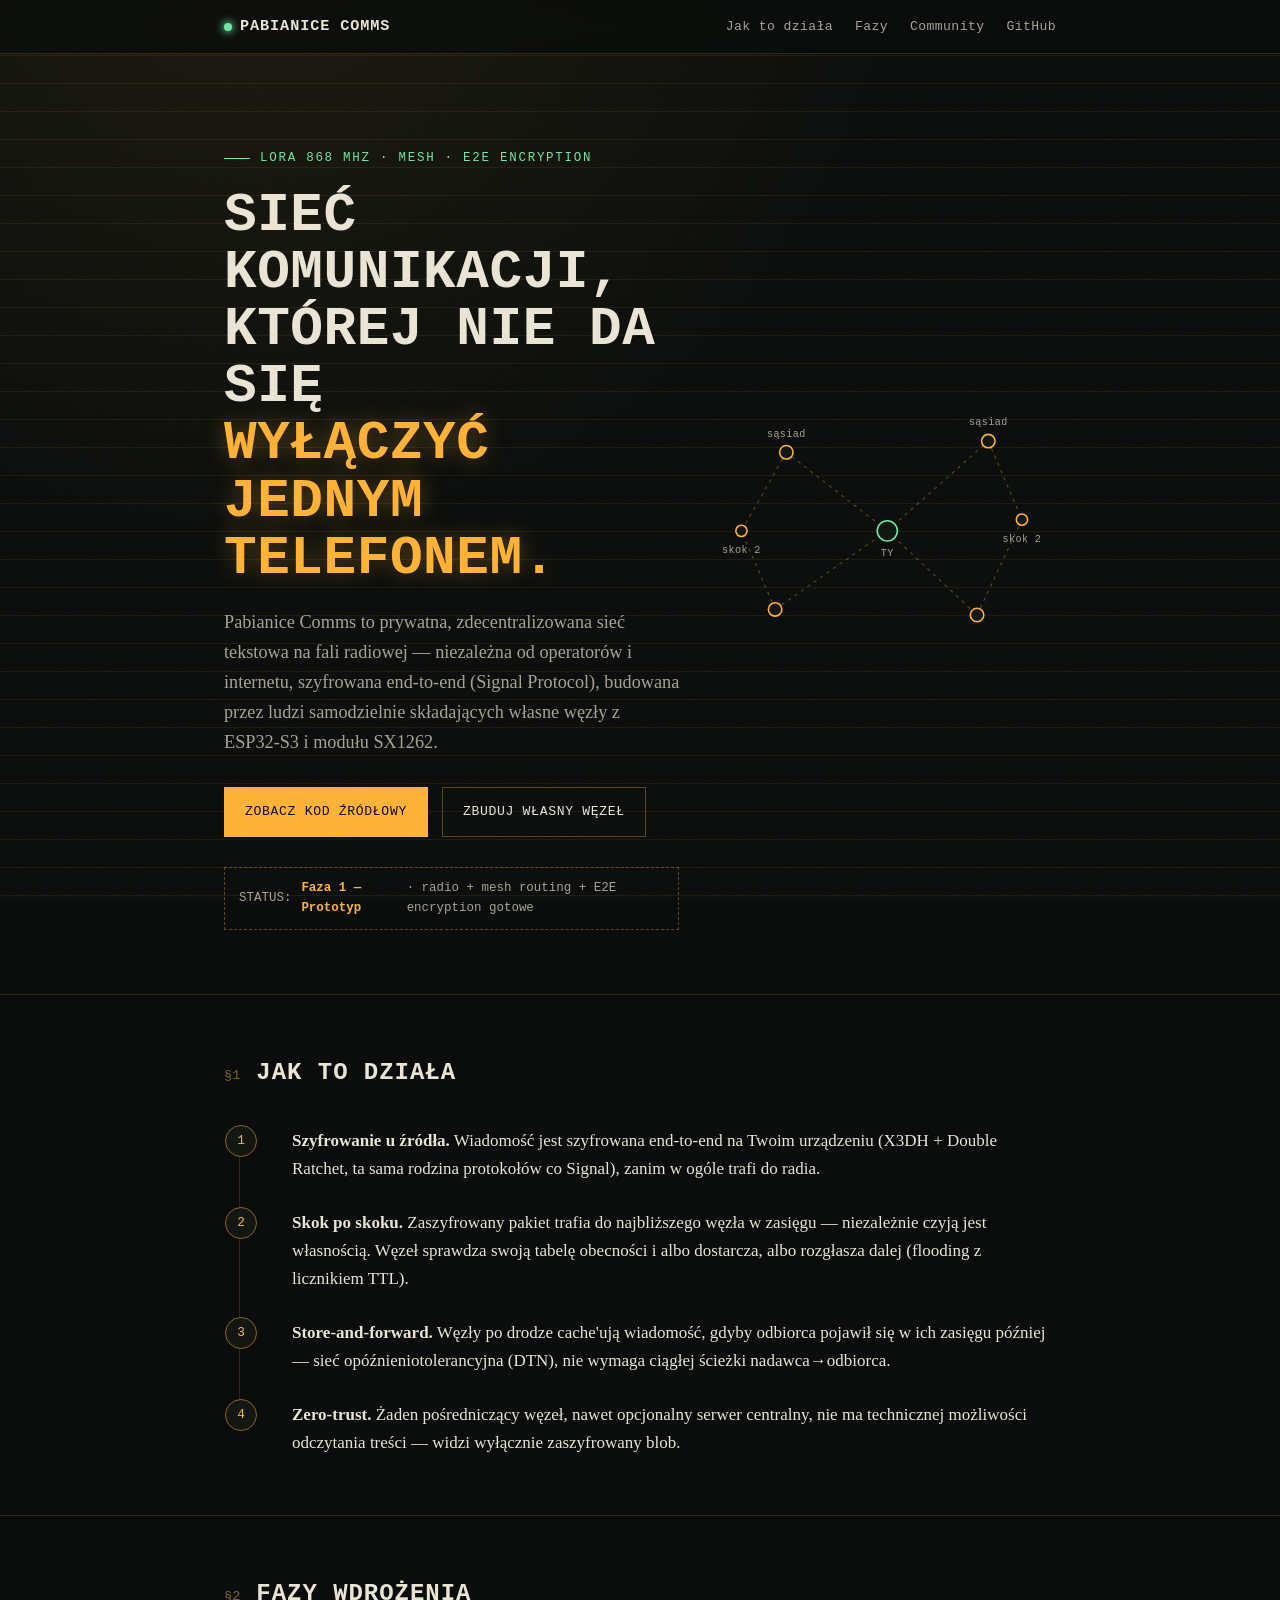
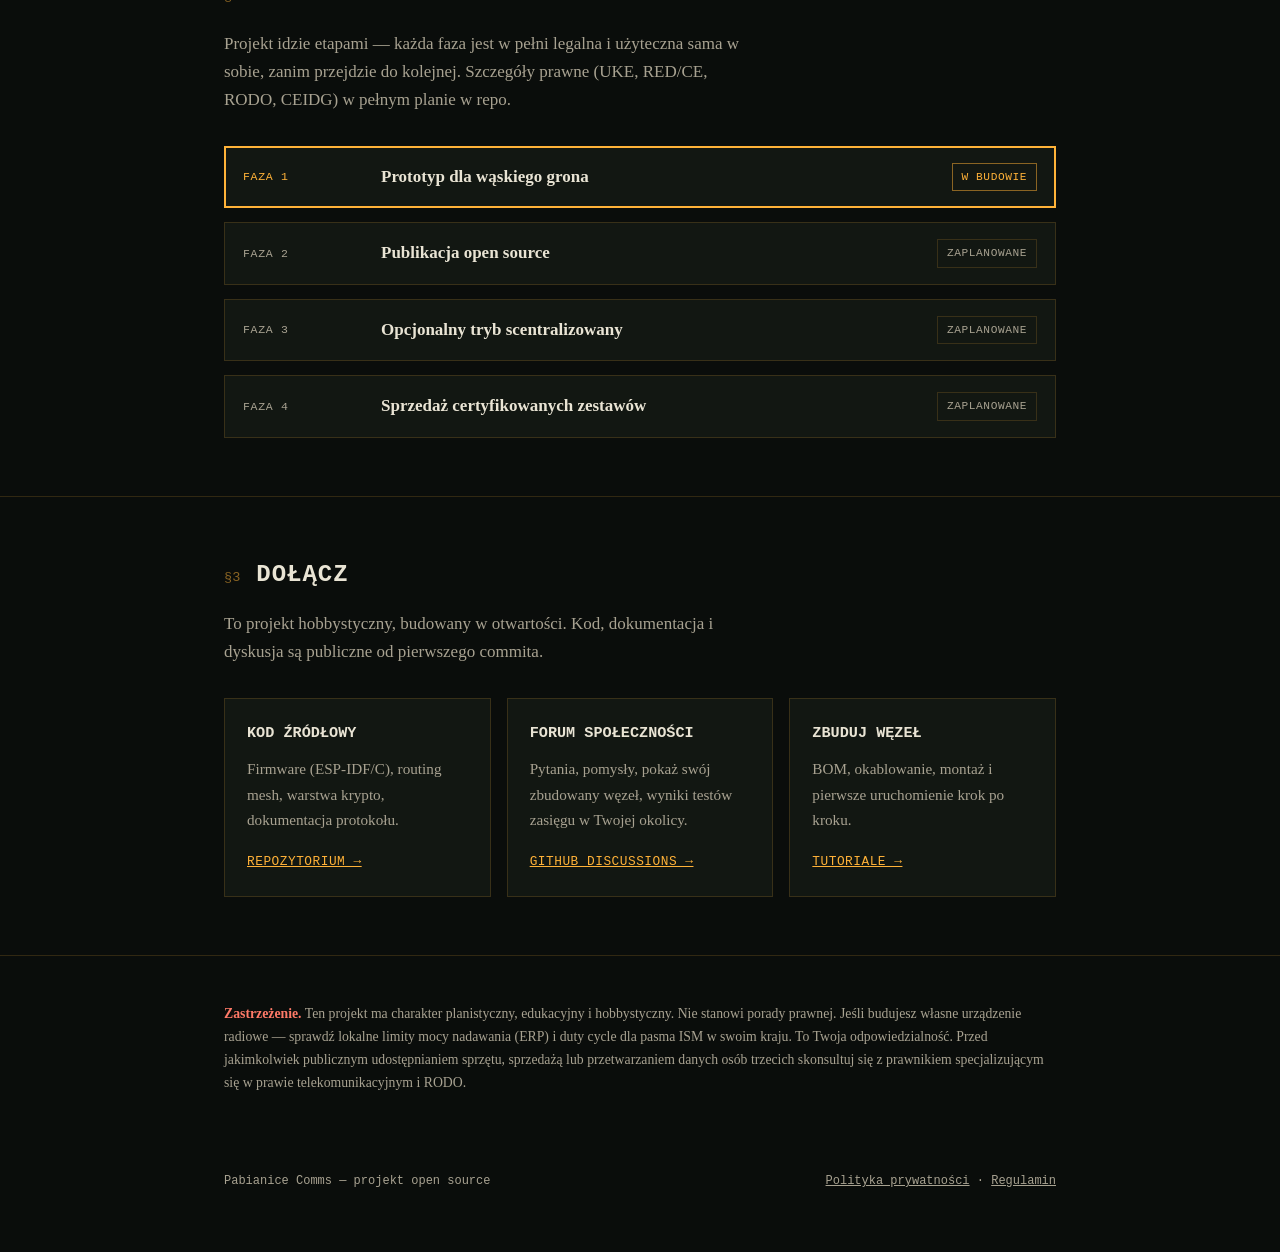
==== index.html @ b09dafc3 "gh-pages: pierwsza wersja strony" ====
<!doctype html>
<html lang="pl">
<head>
<meta charset="utf-8">
<meta name="viewport" content="width=device-width, initial-scale=1">
<title>Pabianice Comms — prywatna sieć radiowa mesh</title>
<meta name="description" content="Prywatna, szyfrowana end-to-end sieć komunikacji radiowej mesh (LoRa) budowana w Pabianicach. Open source, ESP32-S3 + SX1262, Signal Protocol.">
<link rel="icon" href="data:image/svg+xml,<svg xmlns='http://www.w3.org/2000/svg' viewBox='0 0 100 100'><circle cx='50' cy='50' r='10' fill='%23ffb238'/><circle cx='50' cy='50' r='26' fill='none' stroke='%23ffb238' stroke-width='4'/><circle cx='50' cy='50' r='42' fill='none' stroke='%23ffb238' stroke-width='3' opacity='0.5'/></svg>">
<link rel="stylesheet" href="assets/site.css">
<script>document.documentElement.classList.add('js')</script>
</head>
<body>

<div class="topbar">
  <div class="wrap">
    <a class="brand" href="#top"><span class="dot"></span> Pabianice Comms</a>
    <nav class="topnav">
      <a href="#jak-to-dziala">Jak to działa</a>
      <a href="#fazy">Fazy</a>
      <a href="#community">Community</a>
      <a href="https://github.com/SanTobinoOfficial/PabianiceMeshOS">GitHub</a>
    </nav>
  </div>
</div>

<header class="hero" id="top">
  <div class="wrap hero-grid">
    <div>
      <div class="eyebrow">LoRa 868&nbsp;MHz · mesh · E2E encryption</div>
      <h1>Sieć komunikacji,<br>której nie da się<br><em>wyłączyć jednym telefonem.</em></h1>
      <p class="lede">
        Pabianice Comms to prywatna, zdecentralizowana sieć tekstowa na fali radiowej —
        niezależna od operatorów i internetu, szyfrowana end-to-end (Signal Protocol),
        budowana przez ludzi samodzielnie składających własne węzły z ESP32-S3 i modułu SX1262.
      </p>
      <div class="cta-row">
        <a class="btn primary" href="https://github.com/SanTobinoOfficial/PabianiceMeshOS">Zobacz kod źródłowy</a>
        <a class="btn" href="https://github.com/SanTobinoOfficial/PabianiceMeshOS/tree/claude/pabianice-comms-start-slq0jn/tutoriale">Zbuduj własny węzeł</a>
      </div>
      <div class="status-badge">
        <span>STATUS:</span> <b>Faza 1 — Prototyp</b><span> · radio + mesh routing + E2E encryption gotowe</span>
      </div>
    </div>
    <div class="mesh-scene reveal">
      <svg viewBox="0 0 300 260" xmlns="http://www.w3.org/2000/svg" aria-hidden="true">
        <line class="mesh-link" x1="150" y1="130" x2="60" y2="60"/>
        <line class="mesh-link" x1="150" y1="130" x2="240" y2="50"/>
        <line class="mesh-link" x1="150" y1="130" x2="50" y2="200"/>
        <line class="mesh-link" x1="150" y1="130" x2="230" y2="205"/>
        <line class="mesh-link" x1="60" y1="60" x2="20" y2="130"/>
        <line class="mesh-link" x1="240" y1="50" x2="270" y2="120"/>
        <line class="mesh-link" x1="50" y1="200" x2="20" y2="130"/>
        <line class="mesh-link" x1="230" y1="205" x2="270" y2="120"/>

        <circle class="mesh-pulse" cx="150" cy="130" r="14"/>
        <circle class="mesh-pulse d2" cx="150" cy="130" r="14"/>
        <circle class="mesh-pulse d3" cx="150" cy="130" r="14"/>

        <circle class="mesh-node you" cx="150" cy="130" r="9"/>
        <circle class="mesh-node" cx="60" cy="60" r="6"/>
        <circle class="mesh-node" cx="240" cy="50" r="6"/>
        <circle class="mesh-node" cx="50" cy="200" r="6"/>
        <circle class="mesh-node" cx="230" cy="205" r="6"/>
        <circle class="mesh-node" cx="20" cy="130" r="5"/>
        <circle class="mesh-node" cx="270" cy="120" r="5"/>

        <text class="mesh-label" x="150" y="152" text-anchor="middle">TY</text>
        <text class="mesh-label" x="60" y="46" text-anchor="middle">sąsiad</text>
        <text class="mesh-label" x="240" y="36" text-anchor="middle">sąsiad</text>
        <text class="mesh-label" x="20" y="150" text-anchor="middle">skok 2</text>
        <text class="mesh-label" x="270" y="140" text-anchor="middle">skok 2</text>
      </svg>
    </div>
  </div>
</header>

<section id="jak-to-dziala">
  <div class="wrap">
    <div class="section-head reveal">
      <span class="section-num">§1</span>
      <h2>Jak to działa</h2>
    </div>
    <ol class="steps">
      <li class="reveal"><b>Szyfrowanie u źródła.</b> Wiadomość jest szyfrowana end-to-end na Twoim urządzeniu (X3DH + Double Ratchet, ta sama rodzina protokołów co Signal), zanim w ogóle trafi do radia.</li>
      <li class="reveal"><b>Skok po skoku.</b> Zaszyfrowany pakiet trafia do najbliższego węzła w zasięgu — niezależnie czyją jest własnością. Węzeł sprawdza swoją tabelę obecności i albo dostarcza, albo rozgłasza dalej (flooding z licznikiem TTL).</li>
      <li class="reveal"><b>Store-and-forward.</b> Węzły po drodze cache'ują wiadomość, gdyby odbiorca pojawił się w ich zasięgu później — sieć opóźnieniotolerancyjna (DTN), nie wymaga ciągłej ścieżki nadawca→odbiorca.</li>
      <li class="reveal"><b>Zero-trust.</b> Żaden pośredniczący węzeł, nawet opcjonalny serwer centralny, nie ma technicznej możliwości odczytania treści — widzi wyłącznie zaszyfrowany blob.</li>
    </ol>
  </div>
</section>

<section id="fazy">
  <div class="wrap">
    <div class="section-head reveal">
      <span class="section-num">§2</span>
      <h2>Fazy wdrożenia</h2>
    </div>
    <p class="section-sub reveal">Projekt idzie etapami — każda faza jest w pełni legalna i użyteczna sama w sobie, zanim przejdzie do kolejnej. Szczegóły prawne (UKE, RED/CE, RODO, CEIDG) w pełnym planie w repo.</p>
    <div class="phases reveal">
      <div class="phase active">
        <span class="phase-tag">Faza 1</span>
        <span class="phase-name">Prototyp dla wąskiego grona</span>
        <span class="phase-state now">W budowie</span>
      </div>
      <div class="phase">
        <span class="phase-tag">Faza 2</span>
        <span class="phase-name">Publikacja open source</span>
        <span class="phase-state todo">Zaplanowane</span>
      </div>
      <div class="phase">
        <span class="phase-tag">Faza 3</span>
        <span class="phase-name">Opcjonalny tryb scentralizowany</span>
        <span class="phase-state todo">Zaplanowane</span>
      </div>
      <div class="phase">
        <span class="phase-tag">Faza 4</span>
        <span class="phase-name">Sprzedaż certyfikowanych zestawów</span>
        <span class="phase-state todo">Zaplanowane</span>
      </div>
    </div>
  </div>
</section>

<section id="community">
  <div class="wrap">
    <div class="section-head reveal">
      <span class="section-num">§3</span>
      <h2>Dołącz</h2>
    </div>
    <p class="section-sub reveal">To projekt hobbystyczny, budowany w otwartości. Kod, dokumentacja i dyskusja są publiczne od pierwszego commita.</p>
    <div class="cards reveal">
      <div class="card">
        <h3>Kod źródłowy</h3>
        <p>Firmware (ESP-IDF/C), routing mesh, warstwa krypto, dokumentacja protokołu.</p>
        <a href="https://github.com/SanTobinoOfficial/PabianiceMeshOS">Repozytorium →</a>
      </div>
      <div class="card">
        <h3>Forum społeczności</h3>
        <p>Pytania, pomysły, pokaż swój zbudowany węzeł, wyniki testów zasięgu w Twojej okolicy.</p>
        <a href="https://github.com/SanTobinoOfficial/PabianiceMeshOS/discussions">GitHub Discussions →</a>
      </div>
      <div class="card">
        <h3>Zbuduj węzeł</h3>
        <p>BOM, okablowanie, montaż i pierwsze uruchomienie krok po kroku.</p>
        <a href="https://github.com/SanTobinoOfficial/PabianiceMeshOS/tree/claude/pabianice-comms-start-slq0jn/tutoriale">Tutoriale →</a>
      </div>
    </div>
  </div>
</section>

<section class="legal">
  <div class="wrap reveal">
    <p><strong>Zastrzeżenie.</strong> Ten projekt ma charakter planistyczny, edukacyjny i hobbystyczny. Nie stanowi porady prawnej. Jeśli budujesz własne urządzenie radiowe — sprawdź lokalne limity mocy nadawania (ERP) i duty cycle dla pasma ISM w swoim kraju. To Twoja odpowiedzialność. Przed jakimkolwiek publicznym udostępnianiem sprzętu, sprzedażą lub przetwarzaniem danych osób trzecich skonsultuj się z prawnikiem specjalizującym się w prawie telekomunikacyjnym i RODO.</p>
  </div>
</section>

<footer class="site-footer">
  <div class="wrap" style="display:flex; justify-content:space-between; flex-wrap:wrap; gap:10px; width:100%;">
    <span>Pabianice Comms — projekt open source</span>
    <span><a href="https://github.com/SanTobinoOfficial/PabianiceMeshOS/blob/claude/pabianice-comms-start-slq0jn/docs/legal/polityka-prywatnosci.md">Polityka prywatności</a> · <a href="https://github.com/SanTobinoOfficial/PabianiceMeshOS/blob/claude/pabianice-comms-start-slq0jn/docs/legal/regulamin.md">Regulamin</a></span>
  </div>
</footer>

<script src="assets/site.js"></script>
</body>
</html>
---- assets/site.css ----
/* Pabianice Comms - strona projektu.
   Estetyka: nocny dziennik radiooperatora / stary odbiornik z podświetlaną skalą.
   Świadomie bez fontów z Google Fonts itp. - projekt o łączności bez zależności
   od cudzej infrastruktury, strona niech to trochę odzwierciedla. */

:root {
    --bg: #0a0d0b;
    --bg-raised: #121712;
    --bg-raised-2: #171d17;
    --line: rgba(255, 178, 56, 0.16);
    --line-strong: rgba(255, 178, 56, 0.34);
    --paper: #e9e4d4;
    --paper-dim: #a8a291;
    --amber: #ffb238;
    --amber-dim: #8a6423;
    --signal: #6ee7a0;
    --signal-dim: #2f5c45;
    --danger: #ff7a68;
    --mono: "Courier New", ui-monospace, SFMono-Regular, Menlo, Consolas, monospace;
    --serif: Georgia, "Iowan Old Style", "Palatino Linotype", ui-serif, serif;
    --max-w: 880px;
}

* { box-sizing: border-box; }

html { scroll-behavior: smooth; }

body {
    margin: 0;
    background: var(--bg);
    color: var(--paper);
    font-family: var(--serif);
    font-size: 17px;
    line-height: 1.65;
    background-image:
        radial-gradient(ellipse at 20% -10%, rgba(255, 178, 56, 0.08), transparent 45%),
        repeating-linear-gradient(
            transparent, transparent 27px, var(--line) 28px
        );
    background-attachment: fixed;
}

/* subtelna warstwa "szumu" / ziarna, żeby ciemne tło nie wyglądało płasko-cyfrowo */
body::before {
    content: "";
    position: fixed;
    inset: 0;
    pointer-events: none;
    z-index: 0;
    opacity: 0.035;
    background-image: url("data:image/svg+xml;utf8,<svg xmlns='http://www.w3.org/2000/svg' width='120' height='120'><filter id='n'><feTurbulence type='fractalNoise' baseFrequency='0.9' numOctaves='2' stitchTiles='stitch'/></filter><rect width='100%25' height='100%25' filter='url(%23n)'/></svg>");
}

a { color: var(--amber); }
a:hover { color: var(--signal); }

.wrap {
    position: relative;
    z-index: 1;
    max-width: var(--max-w);
    margin: 0 auto;
    padding: 0 24px;
}

/* --- topbar --- */
.topbar {
    position: sticky;
    top: 0;
    z-index: 50;
    backdrop-filter: blur(6px);
    background: rgba(10, 13, 11, 0.82);
    border-bottom: 1px solid var(--line);
}
.topbar .wrap {
    display: flex;
    align-items: center;
    justify-content: space-between;
    padding-top: 14px;
    padding-bottom: 14px;
}
.brand {
    font-family: var(--mono);
    font-weight: 700;
    letter-spacing: 0.06em;
    text-transform: uppercase;
    font-size: 0.95rem;
    color: var(--paper);
    text-decoration: none;
    display: flex;
    align-items: center;
    gap: 8px;
}
.brand .dot {
    width: 8px; height: 8px; border-radius: 50%;
    background: var(--signal);
    box-shadow: 0 0 8px 1px var(--signal);
    animation: pulse-dot 2.4s ease-in-out infinite;
}
.topnav { display: flex; gap: 22px; font-family: var(--mono); font-size: 0.82rem; letter-spacing: 0.03em; }
.topnav a { text-decoration: none; color: var(--paper-dim); }
.topnav a:hover { color: var(--amber); }
@media (max-width: 560px) {
    .topnav { gap: 12px; font-size: 0.7rem; }
    .brand { font-size: 0.8rem; }
}

@keyframes pulse-dot {
    0%, 100% { opacity: 0.55; transform: scale(0.85); }
    50% { opacity: 1; transform: scale(1.15); }
}

/* --- hero --- */
.hero {
    position: relative;
    padding: 86px 0 64px;
    overflow: hidden;
}
.hero-grid {
    display: grid;
    grid-template-columns: 1.15fr 0.85fr;
    gap: 40px;
    align-items: center;
}
@media (max-width: 760px) {
    .hero-grid { grid-template-columns: 1fr; }
}

.eyebrow {
    font-family: var(--mono);
    font-size: 0.78rem;
    letter-spacing: 0.14em;
    text-transform: uppercase;
    color: var(--signal);
    display: inline-flex;
    align-items: center;
    gap: 10px;
    margin-bottom: 18px;
}
.eyebrow::before {
    content: "";
    width: 26px; height: 1px;
    background: var(--signal);
}

h1 {
    font-family: var(--mono);
    text-transform: uppercase;
    letter-spacing: 0.01em;
    font-size: clamp(2.1rem, 5vw, 3.4rem);
    line-height: 1.05;
    margin: 0 0 20px;
    color: var(--paper);
}
h1 em {
    font-style: normal;
    color: var(--amber);
    text-shadow: 0 0 22px rgba(255, 178, 56, 0.35);
}

.lede {
    font-size: 1.14rem;
    color: var(--paper-dim);
    max-width: 54ch;
    margin: 0 0 30px;
}

.cta-row { display: flex; gap: 14px; flex-wrap: wrap; }

.btn {
    font-family: var(--mono);
    font-size: 0.82rem;
    letter-spacing: 0.05em;
    text-transform: uppercase;
    text-decoration: none;
    padding: 13px 20px;
    border: 1px solid var(--line-strong);
    color: var(--paper);
    display: inline-block;
    position: relative;
    transition: border-color 0.2s, color 0.2s, background 0.2s;
}
.btn:hover { border-color: var(--amber); color: var(--bg); background: var(--amber); }
.btn.primary { border-color: var(--amber); color: var(--bg); background: var(--amber); }
.btn.primary:hover { background: var(--signal); border-color: var(--signal); }

/* status badge */
.status-badge {
    display: inline-flex;
    align-items: center;
    gap: 10px;
    margin-top: 30px;
    padding: 10px 14px;
    border: 1px dashed var(--line-strong);
    font-family: var(--mono);
    font-size: 0.78rem;
    color: var(--paper-dim);
}
.status-badge b { color: var(--amber); }

/* --- mesh diagram (svg) --- */
.mesh-scene { position: relative; }
.mesh-scene svg { width: 100%; height: auto; overflow: visible; }
.mesh-node {
    fill: var(--bg-raised);
    stroke: var(--amber);
    stroke-width: 1.4;
}
.mesh-node.you { stroke: var(--signal); }
.mesh-link {
    stroke: var(--line-strong);
    stroke-width: 1;
    stroke-dasharray: 3 4;
}
.mesh-pulse {
    fill: none;
    stroke: var(--signal);
    stroke-width: 1.5;
    opacity: 0;
    transform-origin: center;
    animation: pulse-ring 3.6s ease-out infinite;
}
.mesh-pulse.d2 { animation-delay: 1.2s; }
.mesh-pulse.d3 { animation-delay: 2.4s; }
@keyframes pulse-ring {
    0% { opacity: 0.9; transform: scale(0.3); }
    70% { opacity: 0; }
    100% { opacity: 0; transform: scale(1.7); }
}
.mesh-label {
    font-family: var(--mono);
    font-size: 9px;
    fill: var(--paper-dim);
    letter-spacing: 0.04em;
}

/* --- section chrome --- */
section { padding: 58px 0; border-top: 1px solid var(--line); }
section.no-border { border-top: none; }

.section-head {
    display: flex;
    align-items: baseline;
    gap: 16px;
    margin-bottom: 34px;
}
.section-num {
    font-family: var(--mono);
    font-size: 0.85rem;
    color: var(--amber-dim);
}
h2 {
    font-family: var(--mono);
    text-transform: uppercase;
    letter-spacing: 0.04em;
    font-size: 1.5rem;
    margin: 0;
    color: var(--paper);
}
.section-sub { color: var(--paper-dim); max-width: 62ch; margin: -18px 0 32px; }

/* reveal on scroll */
/* Domyślnie treść jest widoczna - bez JS albo gdy IntersectionObserver z jakiegoś
   powodu nie odpali, nic się nie chowa na stałe. Dopiero klasa "js" na <html>
   (dodawana synchronicznie w <head>, patrz index.html) włącza animację wjazdu. */
.reveal { transition: opacity 0.7s ease, transform 0.7s ease; }
html.js .reveal { opacity: 0; transform: translateY(16px); }
html.js .reveal.in { opacity: 1; transform: translateY(0); }
@media (prefers-reduced-motion: reduce) {
    html.js .reveal { opacity: 1; transform: none; transition: none; }
}

/* --- steps list (jak to dziala) --- */
.steps { list-style: none; margin: 0; padding: 0; counter-reset: step; }
.steps li {
    counter-increment: step;
    position: relative;
    padding: 0 0 26px 52px;
    border-left: 1px solid var(--line);
    margin-left: 15px;
}
.steps li:last-child { border-left-color: transparent; padding-bottom: 0; }
.steps li::before {
    content: counter(step);
    font-family: var(--mono);
    position: absolute;
    left: -15px;
    top: -2px;
    width: 30px; height: 30px;
    border: 1px solid var(--amber-dim);
    background: var(--bg-raised);
    color: var(--amber);
    border-radius: 50%;
    display: flex; align-items: center; justify-content: center;
    font-size: 0.8rem;
}
.steps b { color: var(--paper); }

/* --- phases timeline --- */
.phases { display: grid; gap: 14px; }
.phase {
    display: grid;
    grid-template-columns: 120px 1fr auto;
    gap: 18px;
    align-items: center;
    padding: 16px 18px;
    background: var(--bg-raised);
    border: 1px solid var(--line);
}
.phase.active { border-color: var(--amber); box-shadow: 0 0 0 1px var(--amber) inset; }
@media (max-width: 620px) {
    .phase { grid-template-columns: 1fr; }
}
.phase-tag {
    font-family: var(--mono);
    font-size: 0.72rem;
    letter-spacing: 0.06em;
    text-transform: uppercase;
    color: var(--paper-dim);
}
.phase.active .phase-tag { color: var(--amber); }
.phase-name { color: var(--paper); font-weight: bold; }
.phase-state {
    font-family: var(--mono);
    font-size: 0.7rem;
    text-transform: uppercase;
    letter-spacing: 0.05em;
    padding: 4px 9px;
    border: 1px solid var(--signal-dim);
    color: var(--signal);
    white-space: nowrap;
    justify-self: start;
}
.phase-state.todo { color: var(--paper-dim); border-color: var(--line); }
.phase-state.now { color: var(--amber); border-color: var(--amber-dim); }

/* --- cards grid (repo/community) --- */
.cards { display: grid; grid-template-columns: repeat(3, 1fr); gap: 16px; }
@media (max-width: 760px) { .cards { grid-template-columns: 1fr; } }
.card {
    background: var(--bg-raised);
    border: 1px solid var(--line);
    padding: 22px;
    transition: border-color 0.2s, transform 0.2s;
}
.card:hover { border-color: var(--amber-dim); transform: translateY(-3px); }
.card h3 {
    font-family: var(--mono);
    font-size: 0.95rem;
    text-transform: uppercase;
    color: var(--paper);
    margin: 0 0 10px;
}
.card p { color: var(--paper-dim); font-size: 0.95rem; margin: 0 0 14px; }
.card a { font-family: var(--mono); font-size: 0.8rem; text-transform: uppercase; letter-spacing: 0.04em; white-space: nowrap; }

/* --- legal footer --- */
.legal {
    font-size: 0.86rem;
    color: var(--paper-dim);
    border-top: 1px solid var(--line);
    padding: 34px 0;
}
.legal strong { color: var(--danger); }

footer.site-footer {
    padding: 30px 0 60px;
    font-family: var(--mono);
    font-size: 0.75rem;
    color: var(--paper-dim);
    display: flex;
    justify-content: space-between;
    flex-wrap: wrap;
    gap: 10px;
}
footer.site-footer a { color: var(--paper-dim); }
footer.site-footer a:hover { color: var(--amber); }
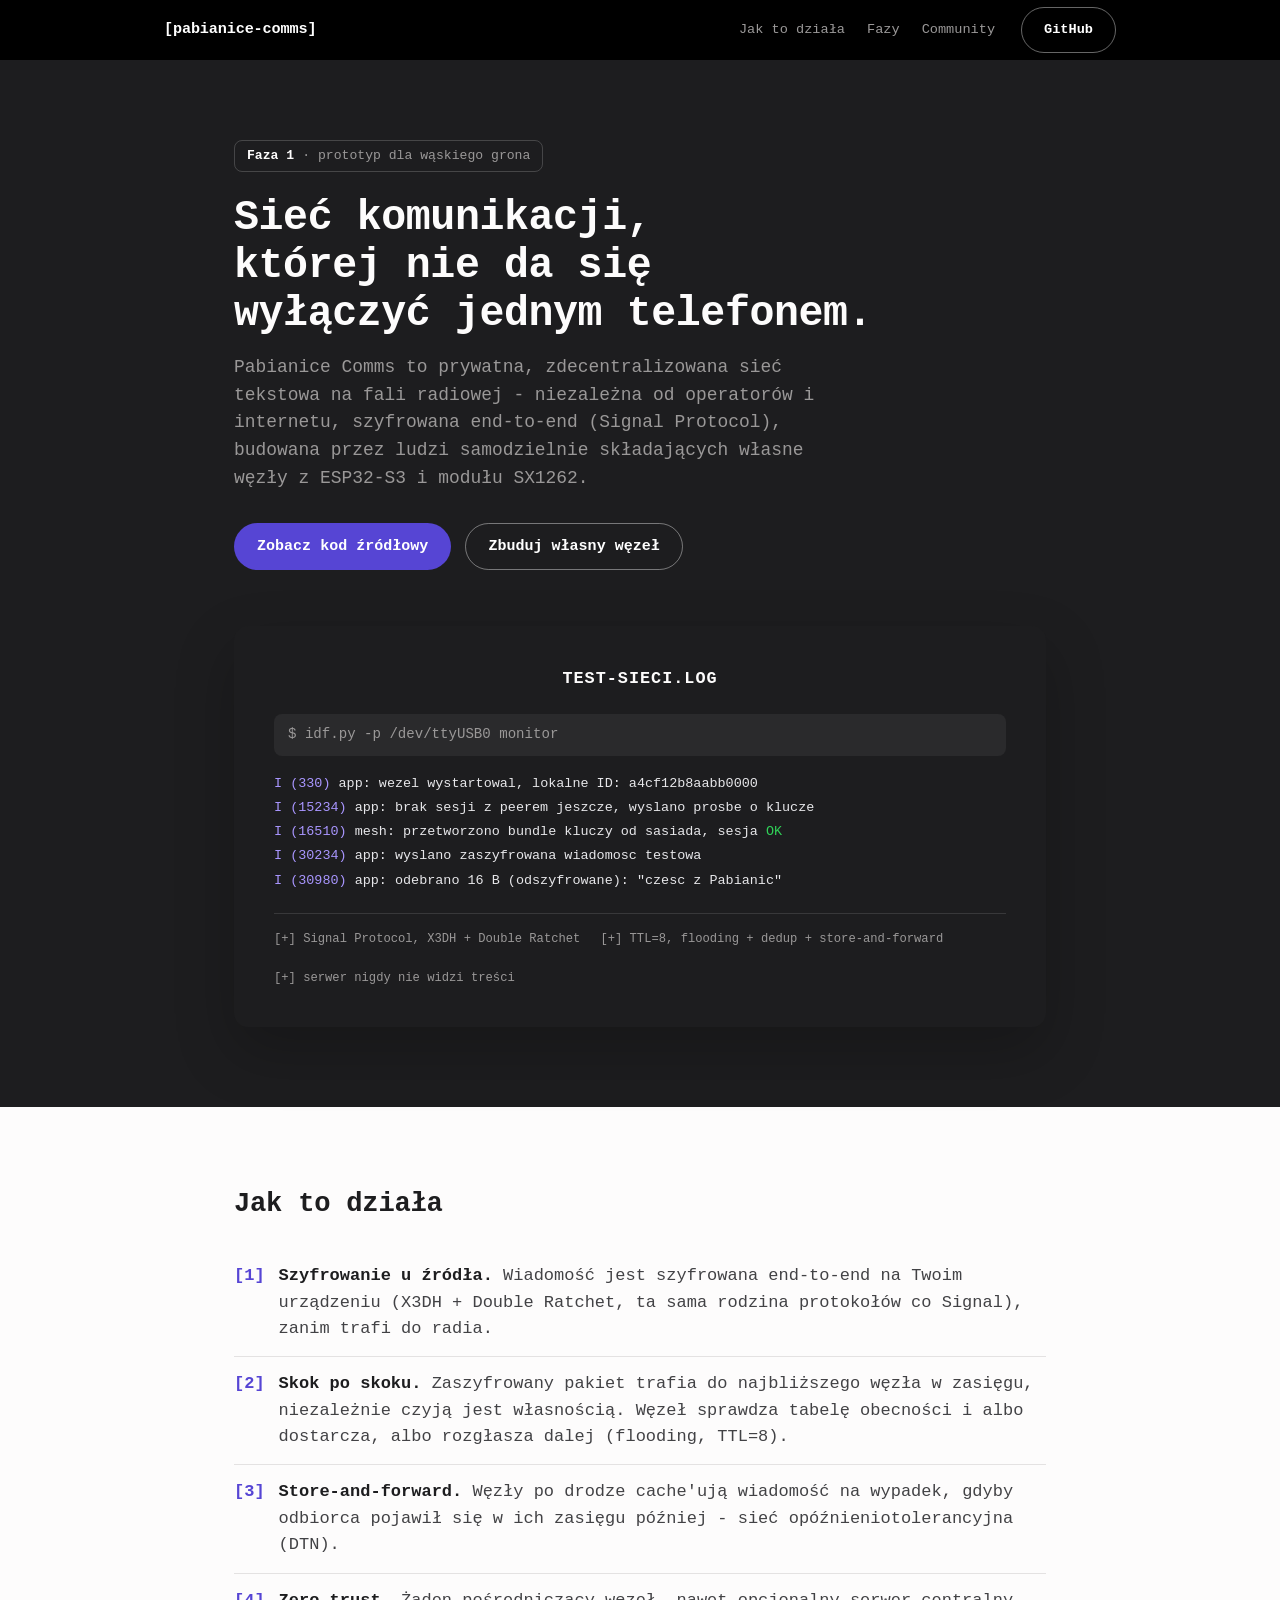
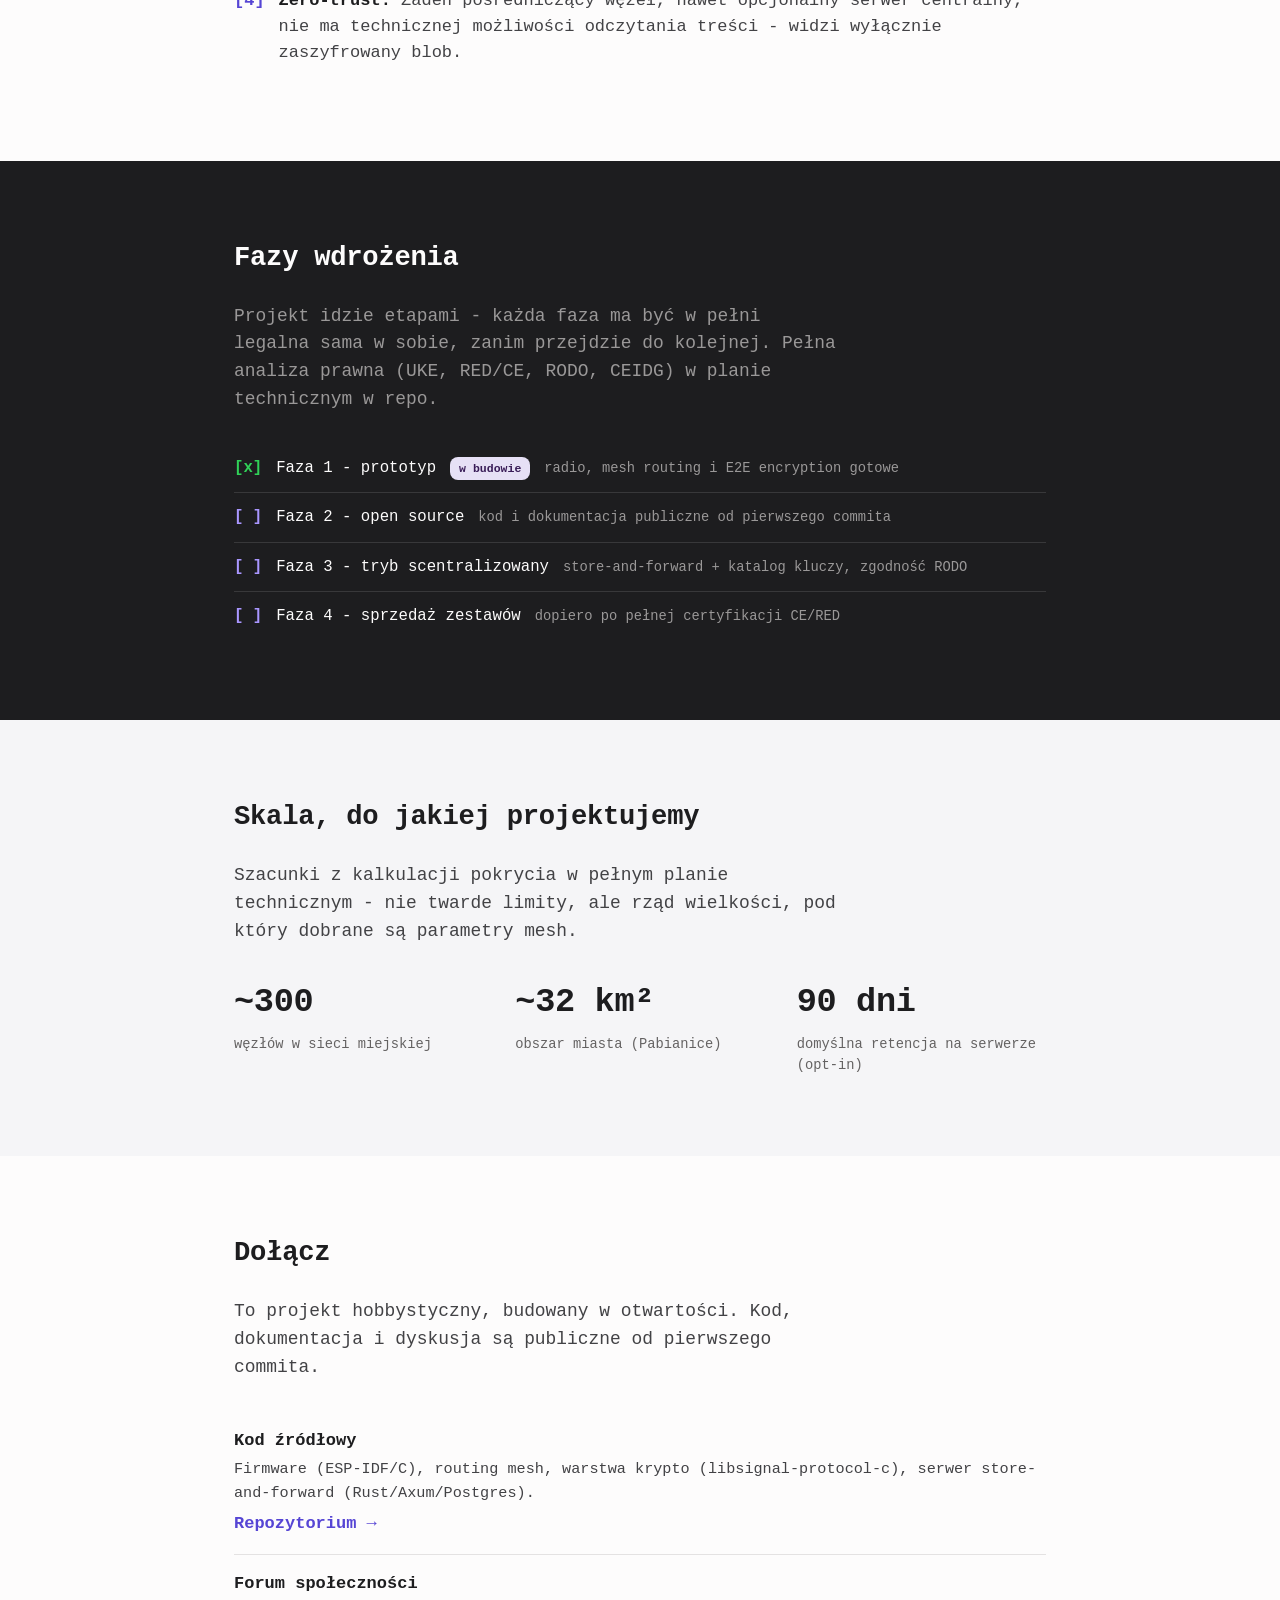
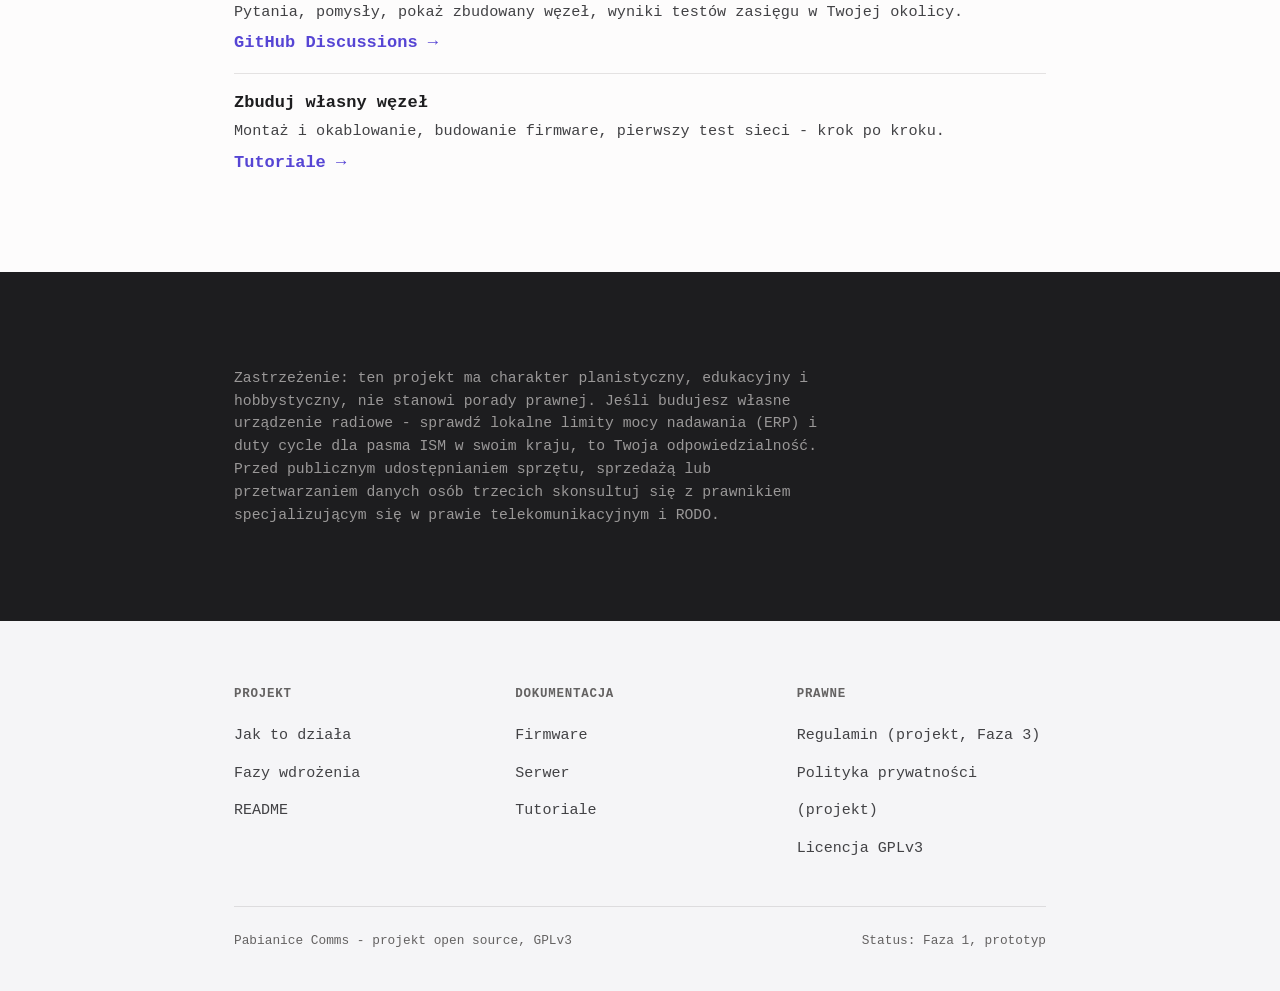
==== commit 98cc372c: "deploy: 58a1a1b8436776d2492d27be06e87fdb34ee3c70" ====
--- a/index.html
+++ b/index.html
@@ -3,9 +3,9 @@
 <head>
 <meta charset="utf-8">
 <meta name="viewport" content="width=device-width, initial-scale=1">
-<title>Pabianice Comms — prywatna sieć radiowa mesh</title>
-<meta name="description" content="Prywatna, szyfrowana end-to-end sieć komunikacji radiowej mesh (LoRa) budowana w Pabianicach. Open source, ESP32-S3 + SX1262, Signal Protocol.">
-<link rel="icon" href="data:image/svg+xml,<svg xmlns='http://www.w3.org/2000/svg' viewBox='0 0 100 100'><circle cx='50' cy='50' r='10' fill='%23ffb238'/><circle cx='50' cy='50' r='26' fill='none' stroke='%23ffb238' stroke-width='4'/><circle cx='50' cy='50' r='42' fill='none' stroke='%23ffb238' stroke-width='3' opacity='0.5'/></svg>">
+<title>Pabianice Comms - prywatna sieć radiowa mesh</title>
+<meta name="description" content="Prywatna, zdecentralizowana sieć tekstowa na fali radiowej (LoRa 868 MHz), szyfrowana end-to-end Signal Protocol. Open source, ESP32-S3 + SX1262.">
+<link rel="icon" href="data:image/svg+xml,<svg xmlns='http://www.w3.org/2000/svg' viewBox='0 0 100 100'><circle cx='50' cy='50' r='10' fill='%235645d4'/><circle cx='50' cy='50' r='26' fill='none' stroke='%235645d4' stroke-width='4'/><circle cx='50' cy='50' r='42' fill='none' stroke='%235645d4' stroke-width='3' opacity='0.5'/></svg>">
 <link rel="stylesheet" href="assets/site.css">
 <script>document.documentElement.classList.add('js')</script>
 </head>
@@ -13,151 +13,186 @@
 
 <div class="topbar">
   <div class="wrap">
-    <a class="brand" href="#top"><span class="dot"></span> Pabianice Comms</a>
+    <a class="brand" href="#top">[pabianice-comms]</a>
     <nav class="topnav">
       <a href="#jak-to-dziala">Jak to działa</a>
       <a href="#fazy">Fazy</a>
       <a href="#community">Community</a>
-      <a href="https://github.com/SanTobinoOfficial/PabianiceMeshOS">GitHub</a>
+      <a class="btn on-dark secondary" href="https://github.com/SanTobinoOfficial/PabianiceMeshOS">GitHub</a>
     </nav>
   </div>
 </div>
 
-<header class="hero" id="top">
-  <div class="wrap hero-grid">
-    <div>
-      <div class="eyebrow">LoRa 868&nbsp;MHz · mesh · E2E encryption</div>
-      <h1>Sieć komunikacji,<br>której nie da się<br><em>wyłączyć jednym telefonem.</em></h1>
-      <p class="lede">
-        Pabianice Comms to prywatna, zdecentralizowana sieć tekstowa na fali radiowej —
-        niezależna od operatorów i internetu, szyfrowana end-to-end (Signal Protocol),
-        budowana przez ludzi samodzielnie składających własne węzły z ESP32-S3 i modułu SX1262.
-      </p>
-      <div class="cta-row">
-        <a class="btn primary" href="https://github.com/SanTobinoOfficial/PabianiceMeshOS">Zobacz kod źródłowy</a>
-        <a class="btn" href="https://github.com/SanTobinoOfficial/PabianiceMeshOS/tree/claude/pabianice-comms-start-slq0jn/tutoriale">Zbuduj własny węzeł</a>
-      </div>
-      <div class="status-badge">
-        <span>STATUS:</span> <b>Faza 1 — Prototyp</b><span> · radio + mesh routing + E2E encryption gotowe</span>
-      </div>
-    </div>
-    <div class="mesh-scene reveal">
-      <svg viewBox="0 0 300 260" xmlns="http://www.w3.org/2000/svg" aria-hidden="true">
-        <line class="mesh-link" x1="150" y1="130" x2="60" y2="60"/>
-        <line class="mesh-link" x1="150" y1="130" x2="240" y2="50"/>
-        <line class="mesh-link" x1="150" y1="130" x2="50" y2="200"/>
-        <line class="mesh-link" x1="150" y1="130" x2="230" y2="205"/>
-        <line class="mesh-link" x1="60" y1="60" x2="20" y2="130"/>
-        <line class="mesh-link" x1="240" y1="50" x2="270" y2="120"/>
-        <line class="mesh-link" x1="50" y1="200" x2="20" y2="130"/>
-        <line class="mesh-link" x1="230" y1="205" x2="270" y2="120"/>
-
-        <circle class="mesh-pulse" cx="150" cy="130" r="14"/>
-        <circle class="mesh-pulse d2" cx="150" cy="130" r="14"/>
-        <circle class="mesh-pulse d3" cx="150" cy="130" r="14"/>
-
-        <circle class="mesh-node you" cx="150" cy="130" r="9"/>
-        <circle class="mesh-node" cx="60" cy="60" r="6"/>
-        <circle class="mesh-node" cx="240" cy="50" r="6"/>
-        <circle class="mesh-node" cx="50" cy="200" r="6"/>
-        <circle class="mesh-node" cx="230" cy="205" r="6"/>
-        <circle class="mesh-node" cx="20" cy="130" r="5"/>
-        <circle class="mesh-node" cx="270" cy="120" r="5"/>
-
-        <text class="mesh-label" x="150" y="152" text-anchor="middle">TY</text>
-        <text class="mesh-label" x="60" y="46" text-anchor="middle">sąsiad</text>
-        <text class="mesh-label" x="240" y="36" text-anchor="middle">sąsiad</text>
-        <text class="mesh-label" x="20" y="150" text-anchor="middle">skok 2</text>
-        <text class="mesh-label" x="270" y="140" text-anchor="middle">skok 2</text>
-      </svg>
-    </div>
-  </div>
-</header>
-
-<section id="jak-to-dziala">
-  <div class="wrap">
-    <div class="section-head reveal">
-      <span class="section-num">§1</span>
-      <h2>Jak to działa</h2>
-    </div>
-    <ol class="steps">
-      <li class="reveal"><b>Szyfrowanie u źródła.</b> Wiadomość jest szyfrowana end-to-end na Twoim urządzeniu (X3DH + Double Ratchet, ta sama rodzina protokołów co Signal), zanim w ogóle trafi do radia.</li>
-      <li class="reveal"><b>Skok po skoku.</b> Zaszyfrowany pakiet trafia do najbliższego węzła w zasięgu — niezależnie czyją jest własnością. Węzeł sprawdza swoją tabelę obecności i albo dostarcza, albo rozgłasza dalej (flooding z licznikiem TTL).</li>
-      <li class="reveal"><b>Store-and-forward.</b> Węzły po drodze cache'ują wiadomość, gdyby odbiorca pojawił się w ich zasięgu później — sieć opóźnieniotolerancyjna (DTN), nie wymaga ciągłej ścieżki nadawca→odbiorca.</li>
-      <li class="reveal"><b>Zero-trust.</b> Żaden pośredniczący węzeł, nawet opcjonalny serwer centralny, nie ma technicznej możliwości odczytania treści — widzi wyłącznie zaszyfrowany blob.</li>
-    </ol>
-  </div>
-</section>
-
-<section id="fazy">
-  <div class="wrap">
-    <div class="section-head reveal">
-      <span class="section-num">§2</span>
-      <h2>Fazy wdrożenia</h2>
-    </div>
-    <p class="section-sub reveal">Projekt idzie etapami — każda faza jest w pełni legalna i użyteczna sama w sobie, zanim przejdzie do kolejnej. Szczegóły prawne (UKE, RED/CE, RODO, CEIDG) w pełnym planie w repo.</p>
-    <div class="phases reveal">
-      <div class="phase active">
-        <span class="phase-tag">Faza 1</span>
-        <span class="phase-name">Prototyp dla wąskiego grona</span>
-        <span class="phase-state now">W budowie</span>
-      </div>
-      <div class="phase">
-        <span class="phase-tag">Faza 2</span>
-        <span class="phase-name">Publikacja open source</span>
-        <span class="phase-state todo">Zaplanowane</span>
-      </div>
-      <div class="phase">
-        <span class="phase-tag">Faza 3</span>
-        <span class="phase-name">Opcjonalny tryb scentralizowany</span>
-        <span class="phase-state todo">Zaplanowane</span>
-      </div>
-      <div class="phase">
-        <span class="phase-tag">Faza 4</span>
-        <span class="phase-name">Sprzedaż certyfikowanych zestawów</span>
-        <span class="phase-state todo">Zaplanowane</span>
-      </div>
-    </div>
-  </div>
-</section>
-
-<section id="community">
-  <div class="wrap">
-    <div class="section-head reveal">
-      <span class="section-num">§3</span>
-      <h2>Dołącz</h2>
-    </div>
-    <p class="section-sub reveal">To projekt hobbystyczny, budowany w otwartości. Kod, dokumentacja i dyskusja są publiczne od pierwszego commita.</p>
-    <div class="cards reveal">
-      <div class="card">
-        <h3>Kod źródłowy</h3>
-        <p>Firmware (ESP-IDF/C), routing mesh, warstwa krypto, dokumentacja protokołu.</p>
+<section class="tile dark" id="top">
+  <div class="wrap">
+    <span class="status-chip reveal"><b>Faza 1</b> · prototyp dla wąskiego grona</span>
+    <h1>Sieć komunikacji,<br>której nie da się<br>wyłączyć jednym telefonem.</h1>
+    <p class="lead">
+      Pabianice Comms to prywatna, zdecentralizowana sieć tekstowa na fali radiowej -
+      niezależna od operatorów i internetu, szyfrowana end-to-end (Signal Protocol),
+      budowana przez ludzi samodzielnie składających własne węzły z ESP32-S3 i modułu SX1262.
+    </p>
+    <div class="cta-row">
+      <a class="btn primary" href="https://github.com/SanTobinoOfficial/PabianiceMeshOS">Zobacz kod źródłowy</a>
+      <a class="btn on-dark secondary" href="https://github.com/SanTobinoOfficial/PabianiceMeshOS/tree/claude/pabianice-comms-start-slq0jn/tutoriale">Zbuduj własny węzeł</a>
+    </div>
+
+    <div class="hero-tui reveal">
+      <div class="hero-tui-title">TEST-SIECI.LOG</div>
+      <div class="hero-tui-prompt">$ idf.py -p /dev/ttyUSB0 monitor</div>
+      <div class="hero-tui-log">
+        <div><span class="log-ts">I (330)</span> <span class="log-txt">app: wezel wystartowal, lokalne ID: a4cf12b8aabb0000</span></div>
+        <div><span class="log-ts">I (15234)</span> <span class="log-txt">app: brak sesji z peerem jeszcze, wyslano prosbe o klucze</span></div>
+        <div><span class="log-ts">I (16510)</span> <span class="log-txt">mesh: przetworzono bundle kluczy od sasiada, sesja</span> <span class="log-ok">OK</span></div>
+        <div><span class="log-ts">I (30234)</span> <span class="log-txt">app: wyslano zaszyfrowana wiadomosc testowa</span></div>
+        <div><span class="log-ts">I (30980)</span> <span class="log-txt">app: odebrano 16 B (odszyfrowane): "czesc z Pabianic"</span></div>
+      </div>
+      <div class="hero-tui-hint">
+        <span>[+] Signal Protocol, X3DH + Double Ratchet</span>
+        <span>[+] TTL=8, flooding + dedup + store-and-forward</span>
+        <span>[+] serwer nigdy nie widzi treści</span>
+      </div>
+    </div>
+  </div>
+</section>
+
+<section class="tile canvas" id="jak-to-dziala">
+  <div class="wrap">
+    <h2 class="reveal">Jak to działa</h2>
+    <ul class="list-rows reveal">
+      <li>
+        <span class="marker">[1]</span>
+        <span><b>Szyfrowanie u źródła.</b> <span class="desc">Wiadomość jest szyfrowana end-to-end na Twoim urządzeniu (X3DH + Double Ratchet, ta sama rodzina protokołów co Signal), zanim trafi do radia.</span></span>
+      </li>
+      <li>
+        <span class="marker">[2]</span>
+        <span><b>Skok po skoku.</b> <span class="desc">Zaszyfrowany pakiet trafia do najbliższego węzła w zasięgu, niezależnie czyją jest własnością. Węzeł sprawdza tabelę obecności i albo dostarcza, albo rozgłasza dalej (flooding, TTL=8).</span></span>
+      </li>
+      <li>
+        <span class="marker">[3]</span>
+        <span><b>Store-and-forward.</b> <span class="desc">Węzły po drodze cache'ują wiadomość na wypadek, gdyby odbiorca pojawił się w ich zasięgu później - sieć opóźnieniotolerancyjna (DTN).</span></span>
+      </li>
+      <li>
+        <span class="marker">[4]</span>
+        <span><b>Zero-trust.</b> <span class="desc">Żaden pośredniczący węzeł, nawet opcjonalny serwer centralny, nie ma technicznej możliwości odczytania treści - widzi wyłącznie zaszyfrowany blob.</span></span>
+      </li>
+    </ul>
+  </div>
+</section>
+
+<section class="tile dark" id="fazy">
+  <div class="wrap">
+    <h2 class="reveal">Fazy wdrożenia</h2>
+    <p class="lead reveal">Projekt idzie etapami - każda faza ma być w pełni legalna sama w sobie, zanim przejdzie do kolejnej. Pełna analiza prawna (UKE, RED/CE, RODO, CEIDG) w planie technicznym w repo.</p>
+    <ul class="phase-rows reveal">
+      <li class="done">
+        <span class="box">[x]</span>
+        <span class="name">Faza 1 - prototyp</span>
+        <span class="tag">w budowie</span>
+        <span class="note">radio, mesh routing i E2E encryption gotowe</span>
+      </li>
+      <li>
+        <span class="box">[&nbsp;]</span>
+        <span class="name">Faza 2 - open source</span>
+        <span class="note">kod i dokumentacja publiczne od pierwszego commita</span>
+      </li>
+      <li>
+        <span class="box">[&nbsp;]</span>
+        <span class="name">Faza 3 - tryb scentralizowany</span>
+        <span class="note">store-and-forward + katalog kluczy, zgodność RODO</span>
+      </li>
+      <li>
+        <span class="box">[&nbsp;]</span>
+        <span class="name">Faza 4 - sprzedaż zestawów</span>
+        <span class="note">dopiero po pełnej certyfikacji CE/RED</span>
+      </li>
+    </ul>
+  </div>
+</section>
+
+<section class="tile parchment" id="liczby">
+  <div class="wrap">
+    <h2 class="reveal">Skala, do jakiej projektujemy</h2>
+    <p class="lead reveal">Szacunki z kalkulacji pokrycia w pełnym planie technicznym - nie twarde limity, ale rząd wielkości, pod który dobrane są parametry mesh.</p>
+    <div class="stats reveal">
+      <div>
+        <div class="stat-num">~300</div>
+        <div class="stat-label">węzłów w sieci miejskiej</div>
+      </div>
+      <div>
+        <div class="stat-num">~32 km²</div>
+        <div class="stat-label">obszar miasta (Pabianice)</div>
+      </div>
+      <div>
+        <div class="stat-num">90 dni</div>
+        <div class="stat-label">domyślna retencja na serwerze (opt-in)</div>
+      </div>
+    </div>
+  </div>
+</section>
+
+<section class="tile canvas" id="community">
+  <div class="wrap">
+    <h2 class="reveal">Dołącz</h2>
+    <p class="lead reveal">To projekt hobbystyczny, budowany w otwartości. Kod, dokumentacja i dyskusja są publiczne od pierwszego commita.</p>
+    <ul class="link-rows reveal">
+      <li>
+        <div class="title">Kod źródłowy</div>
+        <div class="desc">Firmware (ESP-IDF/C), routing mesh, warstwa krypto (libsignal-protocol-c), serwer store-and-forward (Rust/Axum/Postgres).</div>
         <a href="https://github.com/SanTobinoOfficial/PabianiceMeshOS">Repozytorium →</a>
-      </div>
-      <div class="card">
-        <h3>Forum społeczności</h3>
-        <p>Pytania, pomysły, pokaż swój zbudowany węzeł, wyniki testów zasięgu w Twojej okolicy.</p>
+      </li>
+      <li>
+        <div class="title">Forum społeczności</div>
+        <div class="desc">Pytania, pomysły, pokaż zbudowany węzeł, wyniki testów zasięgu w Twojej okolicy.</div>
         <a href="https://github.com/SanTobinoOfficial/PabianiceMeshOS/discussions">GitHub Discussions →</a>
-      </div>
-      <div class="card">
-        <h3>Zbuduj węzeł</h3>
-        <p>BOM, okablowanie, montaż i pierwsze uruchomienie krok po kroku.</p>
+      </li>
+      <li>
+        <div class="title">Zbuduj własny węzeł</div>
+        <div class="desc">Montaż i okablowanie, budowanie firmware, pierwszy test sieci - krok po kroku.</div>
         <a href="https://github.com/SanTobinoOfficial/PabianiceMeshOS/tree/claude/pabianice-comms-start-slq0jn/tutoriale">Tutoriale →</a>
-      </div>
-    </div>
-  </div>
-</section>
-
-<section class="legal">
+      </li>
+    </ul>
+  </div>
+</section>
+
+<section class="tile dark">
   <div class="wrap reveal">
-    <p><strong>Zastrzeżenie.</strong> Ten projekt ma charakter planistyczny, edukacyjny i hobbystyczny. Nie stanowi porady prawnej. Jeśli budujesz własne urządzenie radiowe — sprawdź lokalne limity mocy nadawania (ERP) i duty cycle dla pasma ISM w swoim kraju. To Twoja odpowiedzialność. Przed jakimkolwiek publicznym udostępnianiem sprzętu, sprzedażą lub przetwarzaniem danych osób trzecich skonsultuj się z prawnikiem specjalizującym się w prawie telekomunikacyjnym i RODO.</p>
+    <p class="legal-text">Zastrzeżenie: ten projekt ma charakter planistyczny, edukacyjny i hobbystyczny, nie stanowi porady prawnej. Jeśli budujesz własne urządzenie radiowe - sprawdź lokalne limity mocy nadawania (ERP) i duty cycle dla pasma ISM w swoim kraju, to Twoja odpowiedzialność. Przed publicznym udostępnianiem sprzętu, sprzedażą lub przetwarzaniem danych osób trzecich skonsultuj się z prawnikiem specjalizującym się w prawie telekomunikacyjnym i RODO.</p>
   </div>
 </section>
 
 <footer class="site-footer">
-  <div class="wrap" style="display:flex; justify-content:space-between; flex-wrap:wrap; gap:10px; width:100%;">
-    <span>Pabianice Comms — projekt open source</span>
-    <span><a href="https://github.com/SanTobinoOfficial/PabianiceMeshOS/blob/claude/pabianice-comms-start-slq0jn/docs/legal/polityka-prywatnosci.md">Polityka prywatności</a> · <a href="https://github.com/SanTobinoOfficial/PabianiceMeshOS/blob/claude/pabianice-comms-start-slq0jn/docs/legal/regulamin.md">Regulamin</a></span>
+  <div class="wrap">
+    <div class="footer-cols">
+      <div class="footer-col">
+        <h3>Projekt</h3>
+        <ul>
+          <li><a href="#jak-to-dziala">Jak to działa</a></li>
+          <li><a href="#fazy">Fazy wdrożenia</a></li>
+          <li><a href="https://github.com/SanTobinoOfficial/PabianiceMeshOS/blob/claude/pabianice-comms-start-slq0jn/README.md">README</a></li>
+        </ul>
+      </div>
+      <div class="footer-col">
+        <h3>Dokumentacja</h3>
+        <ul>
+          <li><a href="https://github.com/SanTobinoOfficial/PabianiceMeshOS/tree/claude/pabianice-comms-start-slq0jn/firmware">Firmware</a></li>
+          <li><a href="https://github.com/SanTobinoOfficial/PabianiceMeshOS/tree/claude/pabianice-comms-start-slq0jn/server">Serwer</a></li>
+          <li><a href="https://github.com/SanTobinoOfficial/PabianiceMeshOS/tree/claude/pabianice-comms-start-slq0jn/tutoriale">Tutoriale</a></li>
+        </ul>
+      </div>
+      <div class="footer-col">
+        <h3>Prawne</h3>
+        <ul>
+          <li><a href="https://github.com/SanTobinoOfficial/PabianiceMeshOS/blob/claude/pabianice-comms-start-slq0jn/docs/legal/regulamin.md">Regulamin (projekt, Faza 3)</a></li>
+          <li><a href="https://github.com/SanTobinoOfficial/PabianiceMeshOS/blob/claude/pabianice-comms-start-slq0jn/docs/legal/polityka-prywatnosci.md">Polityka prywatności (projekt)</a></li>
+          <li><a href="https://github.com/SanTobinoOfficial/PabianiceMeshOS/blob/claude/pabianice-comms-start-slq0jn/LICENSE">Licencja GPLv3</a></li>
+        </ul>
+      </div>
+    </div>
+    <div class="footer-bottom">
+      <span>Pabianice Comms - projekt open source, GPLv3</span>
+      <span>Status: Faza 1, prototyp</span>
+    </div>
   </div>
 </footer>
 
--- a/assets/site.css
+++ b/assets/site.css
@@ -1,376 +1,322 @@
 /* Pabianice Comms - strona projektu.
-   Estetyka: nocny dziennik radiooperatora / stary odbiornik z podświetlaną skalą.
-   Świadomie bez fontów z Google Fonts itp. - projekt o łączności bez zależności
-   od cudzej infrastruktury, strona niech to trochę odzwierciedla. */
+   Fuzja trzech jezykow, patrz DESIGN.md:
+   - OpenCode: glos terminal-native monospace, ASCII-owe znaczniki, mockup terminala
+   - Apple: naprzemienne pelnoszerokie sekcje jasne/ciemne, pigulkowe przyciski,
+     zdyscyplinowana skala typograficzna, dokladnie jeden zarezerwowany cien
+   - Notion: fioletowy akcent (zamiast blekitu Apple) + jeden stonowany tag-chip
+   Swiadomie bez tesczowej palety kart Notion i bez jego fontu/ksztaltu przyciskow -
+   jeden font, jeden akcent, jeden ksztalt przycisku w calym systemie.
+   Zero fontow z zewnatrz - projekt o lacznosci bez zaleznosci od cudzej
+   infrastruktury, strona ma to troche odzwierciedlac. */
 
 :root {
-    --bg: #0a0d0b;
-    --bg-raised: #121712;
-    --bg-raised-2: #171d17;
-    --line: rgba(255, 178, 56, 0.16);
-    --line-strong: rgba(255, 178, 56, 0.34);
-    --paper: #e9e4d4;
-    --paper-dim: #a8a291;
-    --amber: #ffb238;
-    --amber-dim: #8a6423;
-    --signal: #6ee7a0;
-    --signal-dim: #2f5c45;
-    --danger: #ff7a68;
-    --mono: "Courier New", ui-monospace, SFMono-Regular, Menlo, Consolas, monospace;
-    --serif: Georgia, "Iowan Old Style", "Palatino Linotype", ui-serif, serif;
-    --max-w: 880px;
+    --ink: #1d1d1f;
+    --body: #424245;
+    --mute: #646262;
+    --ash: #9a9898;
+
+    --canvas: #fdfcfc;
+    --parchment: #f5f5f7;
+    --surface-dark: #1d1d1f;
+    --surface-dark-elevated: #2a2a2c;
+
+    --accent: #5645d4;
+    --accent-active: #4534b3;
+    --tag-bg: #e6e0f5;
+    --tag-text: #391c57;
+    --success: #30d158;
+
+    --hairline: rgba(15, 0, 0, 0.1);
+
+    --mono: ui-monospace, "SFMono-Regular", "IBM Plex Mono", "JetBrains Mono", Menlo, Consolas,
+        "Liberation Mono", "Courier New", monospace;
+
+    --section-pad: 80px;
 }
 
 * { box-sizing: border-box; }
-
 html { scroll-behavior: smooth; }
 
 body {
     margin: 0;
-    background: var(--bg);
-    color: var(--paper);
-    font-family: var(--serif);
+    background: var(--canvas);
+    color: var(--ink);
+    font-family: var(--mono);
     font-size: 17px;
-    line-height: 1.65;
-    background-image:
-        radial-gradient(ellipse at 20% -10%, rgba(255, 178, 56, 0.08), transparent 45%),
-        repeating-linear-gradient(
-            transparent, transparent 27px, var(--line) 28px
-        );
-    background-attachment: fixed;
-}
-
-/* subtelna warstwa "szumu" / ziarna, żeby ciemne tło nie wyglądało płasko-cyfrowo */
-body::before {
-    content: "";
-    position: fixed;
-    inset: 0;
-    pointer-events: none;
-    z-index: 0;
-    opacity: 0.035;
-    background-image: url("data:image/svg+xml;utf8,<svg xmlns='http://www.w3.org/2000/svg' width='120' height='120'><filter id='n'><feTurbulence type='fractalNoise' baseFrequency='0.9' numOctaves='2' stitchTiles='stitch'/></filter><rect width='100%25' height='100%25' filter='url(%23n)'/></svg>");
-}
-
-a { color: var(--amber); }
-a:hover { color: var(--signal); }
-
-.wrap {
-    position: relative;
-    z-index: 1;
-    max-width: var(--max-w);
-    margin: 0 auto;
-    padding: 0 24px;
-}
-
-/* --- topbar --- */
+    line-height: 1.55;
+}
+
+a { color: var(--accent); text-decoration: none; }
+a:hover { text-decoration: underline; }
+
+.wrap { max-width: 860px; margin: 0 auto; padding: 0 24px; }
+
+/* --- nav: jedyne miejsce z prawdziwa czernia w systemie (Apple global-nav) --- */
 .topbar {
     position: sticky;
     top: 0;
     z-index: 50;
-    backdrop-filter: blur(6px);
-    background: rgba(10, 13, 11, 0.82);
-    border-bottom: 1px solid var(--line);
+    background: #000;
+    height: 60px;
+    display: flex;
+    align-items: center;
 }
 .topbar .wrap {
+    max-width: 1000px;
     display: flex;
     align-items: center;
     justify-content: space-between;
-    padding-top: 14px;
-    padding-bottom: 14px;
+    width: 100%;
 }
 .brand {
     font-family: var(--mono);
     font-weight: 700;
-    letter-spacing: 0.06em;
-    text-transform: uppercase;
     font-size: 0.95rem;
-    color: var(--paper);
+    color: #fff;
+    letter-spacing: -0.01em;
+}
+.topnav {
+    display: flex;
+    align-items: center;
+    gap: 22px;
+}
+.topnav a {
+    color: var(--ash);
+    font-size: 0.85rem;
     text-decoration: none;
-    display: flex;
+}
+.topnav a:hover { color: #fff; }
+.topnav .btn { margin-left: 4px; }
+
+/* --- przyciski: pigulka (Apple), jeden akcent (Notion fiolet) --- */
+.btn {
+    display: inline-block;
+    font-family: var(--mono);
+    font-size: 0.94rem;
+    font-weight: 600;
+    text-decoration: none;
+    padding: 11px 22px;
+    border-radius: 9999px;
+    border: 1px solid transparent;
+    transition: transform 0.15s ease, background 0.15s ease;
+}
+.btn:hover { text-decoration: none; }
+.btn:active { transform: scale(0.96); }
+.btn.primary { background: var(--accent); color: #fff; }
+.btn.primary:hover { background: var(--accent-active); }
+.btn.secondary { background: transparent; color: var(--accent); border-color: var(--accent); }
+.btn.secondary:hover { background: rgba(86, 69, 212, 0.08); }
+.btn.on-dark.secondary { color: #fff; border-color: rgba(255, 255, 255, 0.4); }
+.btn.on-dark.secondary:hover { background: rgba(255, 255, 255, 0.08); }
+
+/* --- kafle sekcji: pelnoszerokie, zmiana koloru = separator (Apple) --- */
+.tile { padding: var(--section-pad) 0; }
+.tile.canvas { background: var(--canvas); color: var(--ink); }
+.tile.parchment { background: var(--parchment); color: var(--ink); }
+.tile.dark { background: var(--surface-dark); color: #fdfcfc; }
+
+h1, h2 {
+    font-family: var(--mono);
+    margin: 0;
+    letter-spacing: -0.01em;
+}
+h1 {
+    font-size: clamp(1.9rem, 4.2vw, 2.6rem);
+    font-weight: 700;
+    line-height: 1.15;
+}
+h2 {
+    font-size: 1.7rem;
+    font-weight: 700;
+    line-height: 1.25;
+    margin-bottom: 28px;
+}
+.tile.dark h2 { color: #fdfcfc; }
+
+.lead {
+    font-size: 1.12rem;
+    color: var(--body);
+    max-width: 56ch;
+    margin: 16px 0 30px;
+}
+.tile.dark .lead { color: var(--ash); }
+
+/* --- status chip --- */
+.status-chip {
+    display: inline-flex;
     align-items: center;
     gap: 8px;
-}
-.brand .dot {
-    width: 8px; height: 8px; border-radius: 50%;
-    background: var(--signal);
-    box-shadow: 0 0 8px 1px var(--signal);
-    animation: pulse-dot 2.4s ease-in-out infinite;
-}
-.topnav { display: flex; gap: 22px; font-family: var(--mono); font-size: 0.82rem; letter-spacing: 0.03em; }
-.topnav a { text-decoration: none; color: var(--paper-dim); }
-.topnav a:hover { color: var(--amber); }
-@media (max-width: 560px) {
-    .topnav { gap: 12px; font-size: 0.7rem; }
-    .brand { font-size: 0.8rem; }
-}
-
-@keyframes pulse-dot {
-    0%, 100% { opacity: 0.55; transform: scale(0.85); }
-    50% { opacity: 1; transform: scale(1.15); }
-}
-
-/* --- hero --- */
-.hero {
-    position: relative;
-    padding: 86px 0 64px;
-    overflow: hidden;
-}
-.hero-grid {
+    font-size: 0.82rem;
+    color: var(--mute);
+    border: 1px solid var(--hairline);
+    border-radius: 8px;
+    padding: 5px 12px;
+    margin-bottom: 22px;
+}
+.status-chip b { color: var(--ink); font-weight: 600; white-space: nowrap; }
+.tile.dark .status-chip { border-color: rgba(255, 255, 255, 0.18); color: var(--ash); }
+.tile.dark .status-chip b { color: #fdfcfc; }
+
+/* --- tag-chip: jedyny dodatkowy ton, z rodziny akcentu (Notion) --- */
+.tag {
+    display: inline-block;
+    font-size: 0.72rem;
+    font-weight: 600;
+    background: var(--tag-bg);
+    color: var(--tag-text);
+    border-radius: 8px;
+    padding: 3px 9px;
+    letter-spacing: 0;
+    flex-shrink: 0;
+}
+
+.cta-row { display: flex; gap: 14px; flex-wrap: wrap; margin-top: 4px; }
+
+/* --- hero TUI mockup: jedyny cien w calym systemie (Apple), tutaj --- */
+.hero-tui {
+    margin-top: 56px;
+    background: var(--surface-dark);
+    color: #fdfcfc;
+    border-radius: 14px;
+    padding: 40px;
+    box-shadow: 0 24px 60px rgba(0, 0, 0, 0.22);
+}
+.hero-tui-title {
+    text-align: center;
+    font-weight: 700;
+    font-size: 1.05rem;
+    letter-spacing: 0.06em;
+    color: #fdfcfc;
+    margin-bottom: 22px;
+}
+.hero-tui-prompt {
+    background: var(--surface-dark-elevated);
+    border-radius: 8px;
+    padding: 10px 14px;
+    font-size: 0.88rem;
+    color: var(--ash);
+    margin-bottom: 16px;
+}
+.hero-tui-log { font-size: 0.84rem; line-height: 1.8; }
+.hero-tui-log div { white-space: pre-wrap; word-break: break-word; }
+.log-ts { color: #a996ff; }
+.log-ok { color: var(--success); }
+.log-txt { color: #e7e7ea; }
+.hero-tui-hint {
+    margin-top: 20px;
+    padding-top: 16px;
+    border-top: 1px solid rgba(255, 255, 255, 0.12);
+    font-size: 0.76rem;
+    color: var(--ash);
+    display: flex;
+    gap: 20px;
+    flex-wrap: wrap;
+}
+
+/* --- listy z ASCII markerami (OpenCode) --- */
+.list-rows { list-style: none; margin: 0; padding: 0; }
+.list-rows li {
+    padding: 14px 0;
+    border-bottom: 1px solid var(--hairline);
+    display: flex;
+    gap: 14px;
+    align-items: baseline;
+}
+.list-rows li:last-child { border-bottom: none; }
+.tile.dark .list-rows li { border-bottom-color: rgba(255, 255, 255, 0.12); }
+.marker { font-weight: 700; color: var(--accent); flex-shrink: 0; }
+.tile.dark .marker { color: #a996ff; }
+.list-rows b { color: var(--ink); }
+.tile.dark .list-rows b { color: #fdfcfc; }
+.list-rows span.desc { color: var(--body); }
+.tile.dark .list-rows span.desc { color: var(--ash); }
+
+/* --- checklista faz --- */
+.phase-rows { list-style: none; margin: 0; padding: 0; }
+.phase-rows li {
+    display: flex;
+    align-items: baseline;
+    gap: 14px;
+    padding: 12px 0;
+    border-bottom: 1px solid rgba(255, 255, 255, 0.12);
+    font-size: 0.98rem;
+}
+.phase-rows li:last-child { border-bottom: none; }
+.phase-rows .box { font-weight: 700; color: #a996ff; flex-shrink: 0; }
+.phase-rows .done .box { color: var(--success); }
+.phase-rows .name { color: #fdfcfc; }
+.phase-rows .note { color: var(--ash); font-size: 0.86rem; }
+
+/* --- statystyki --- */
+.stats { display: grid; grid-template-columns: repeat(3, 1fr); gap: 32px; }
+.stat-num {
+    font-size: 2.1rem;
+    font-weight: 700;
+    letter-spacing: -0.01em;
+}
+.stat-label { color: var(--mute); font-size: 0.86rem; margin-top: 6px; }
+
+/* --- linki community --- */
+.link-rows { list-style: none; margin: 0; padding: 0; }
+.link-rows li {
+    padding: 16px 0;
+    border-bottom: 1px solid var(--hairline);
+}
+.link-rows li:last-child { border-bottom: none; }
+.link-rows .title { font-weight: 600; color: var(--ink); }
+.link-rows .desc { color: var(--body); font-size: 0.95rem; margin: 4px 0 6px; }
+.link-rows a { font-weight: 600; }
+
+/* --- legal --- */
+.legal-text { font-size: 0.92rem; color: var(--body); max-width: 68ch; }
+.tile.dark .legal-text { color: var(--ash); }
+
+/* --- stopka: parchment, kolumny gestych linkow --- */
+footer.site-footer { background: var(--parchment); padding: 64px 0 40px; }
+.footer-cols {
     display: grid;
-    grid-template-columns: 1.15fr 0.85fr;
-    gap: 40px;
-    align-items: center;
-}
-@media (max-width: 760px) {
-    .hero-grid { grid-template-columns: 1fr; }
-}
-
-.eyebrow {
-    font-family: var(--mono);
+    grid-template-columns: repeat(3, 1fr);
+    gap: 32px;
+    margin-bottom: 40px;
+}
+.footer-col h3 {
     font-size: 0.78rem;
-    letter-spacing: 0.14em;
     text-transform: uppercase;
-    color: var(--signal);
-    display: inline-flex;
-    align-items: center;
+    letter-spacing: 0.06em;
+    color: var(--mute);
+    margin: 0 0 12px;
+    font-weight: 600;
+}
+.footer-col ul { list-style: none; margin: 0; padding: 0; }
+.footer-col li { line-height: 2.2; }
+.footer-col a { color: var(--body); font-size: 0.94rem; }
+.footer-col a:hover { color: var(--accent); }
+.footer-bottom {
+    border-top: 1px solid var(--hairline);
+    padding-top: 24px;
+    display: flex;
+    justify-content: space-between;
+    flex-wrap: wrap;
     gap: 10px;
-    margin-bottom: 18px;
-}
-.eyebrow::before {
-    content: "";
-    width: 26px; height: 1px;
-    background: var(--signal);
-}
-
-h1 {
-    font-family: var(--mono);
-    text-transform: uppercase;
-    letter-spacing: 0.01em;
-    font-size: clamp(2.1rem, 5vw, 3.4rem);
-    line-height: 1.05;
-    margin: 0 0 20px;
-    color: var(--paper);
-}
-h1 em {
-    font-style: normal;
-    color: var(--amber);
-    text-shadow: 0 0 22px rgba(255, 178, 56, 0.35);
-}
-
-.lede {
-    font-size: 1.14rem;
-    color: var(--paper-dim);
-    max-width: 54ch;
-    margin: 0 0 30px;
-}
-
-.cta-row { display: flex; gap: 14px; flex-wrap: wrap; }
-
-.btn {
-    font-family: var(--mono);
-    font-size: 0.82rem;
-    letter-spacing: 0.05em;
-    text-transform: uppercase;
-    text-decoration: none;
-    padding: 13px 20px;
-    border: 1px solid var(--line-strong);
-    color: var(--paper);
-    display: inline-block;
-    position: relative;
-    transition: border-color 0.2s, color 0.2s, background 0.2s;
-}
-.btn:hover { border-color: var(--amber); color: var(--bg); background: var(--amber); }
-.btn.primary { border-color: var(--amber); color: var(--bg); background: var(--amber); }
-.btn.primary:hover { background: var(--signal); border-color: var(--signal); }
-
-/* status badge */
-.status-badge {
-    display: inline-flex;
-    align-items: center;
-    gap: 10px;
-    margin-top: 30px;
-    padding: 10px 14px;
-    border: 1px dashed var(--line-strong);
-    font-family: var(--mono);
-    font-size: 0.78rem;
-    color: var(--paper-dim);
-}
-.status-badge b { color: var(--amber); }
-
-/* --- mesh diagram (svg) --- */
-.mesh-scene { position: relative; }
-.mesh-scene svg { width: 100%; height: auto; overflow: visible; }
-.mesh-node {
-    fill: var(--bg-raised);
-    stroke: var(--amber);
-    stroke-width: 1.4;
-}
-.mesh-node.you { stroke: var(--signal); }
-.mesh-link {
-    stroke: var(--line-strong);
-    stroke-width: 1;
-    stroke-dasharray: 3 4;
-}
-.mesh-pulse {
-    fill: none;
-    stroke: var(--signal);
-    stroke-width: 1.5;
-    opacity: 0;
-    transform-origin: center;
-    animation: pulse-ring 3.6s ease-out infinite;
-}
-.mesh-pulse.d2 { animation-delay: 1.2s; }
-.mesh-pulse.d3 { animation-delay: 2.4s; }
-@keyframes pulse-ring {
-    0% { opacity: 0.9; transform: scale(0.3); }
-    70% { opacity: 0; }
-    100% { opacity: 0; transform: scale(1.7); }
-}
-.mesh-label {
-    font-family: var(--mono);
-    font-size: 9px;
-    fill: var(--paper-dim);
-    letter-spacing: 0.04em;
-}
-
-/* --- section chrome --- */
-section { padding: 58px 0; border-top: 1px solid var(--line); }
-section.no-border { border-top: none; }
-
-.section-head {
-    display: flex;
-    align-items: baseline;
-    gap: 16px;
-    margin-bottom: 34px;
-}
-.section-num {
-    font-family: var(--mono);
-    font-size: 0.85rem;
-    color: var(--amber-dim);
-}
-h2 {
-    font-family: var(--mono);
-    text-transform: uppercase;
-    letter-spacing: 0.04em;
-    font-size: 1.5rem;
-    margin: 0;
-    color: var(--paper);
-}
-.section-sub { color: var(--paper-dim); max-width: 62ch; margin: -18px 0 32px; }
-
-/* reveal on scroll */
-/* Domyślnie treść jest widoczna - bez JS albo gdy IntersectionObserver z jakiegoś
-   powodu nie odpali, nic się nie chowa na stałe. Dopiero klasa "js" na <html>
-   (dodawana synchronicznie w <head>, patrz index.html) włącza animację wjazdu. */
-.reveal { transition: opacity 0.7s ease, transform 0.7s ease; }
-html.js .reveal { opacity: 0; transform: translateY(16px); }
+    font-size: 0.8rem;
+    color: var(--mute);
+}
+.footer-bottom a { color: var(--mute); }
+
+/* --- reveal on scroll: domyslnie widoczne, JS dodaje subtelny wjazd --- */
+.reveal { transition: opacity 0.6s ease, transform 0.6s ease; }
+html.js .reveal { opacity: 0; transform: translateY(14px); }
 html.js .reveal.in { opacity: 1; transform: translateY(0); }
 @media (prefers-reduced-motion: reduce) {
     html.js .reveal { opacity: 1; transform: none; transition: none; }
 }
 
-/* --- steps list (jak to dziala) --- */
-.steps { list-style: none; margin: 0; padding: 0; counter-reset: step; }
-.steps li {
-    counter-increment: step;
-    position: relative;
-    padding: 0 0 26px 52px;
-    border-left: 1px solid var(--line);
-    margin-left: 15px;
-}
-.steps li:last-child { border-left-color: transparent; padding-bottom: 0; }
-.steps li::before {
-    content: counter(step);
-    font-family: var(--mono);
-    position: absolute;
-    left: -15px;
-    top: -2px;
-    width: 30px; height: 30px;
-    border: 1px solid var(--amber-dim);
-    background: var(--bg-raised);
-    color: var(--amber);
-    border-radius: 50%;
-    display: flex; align-items: center; justify-content: center;
-    font-size: 0.8rem;
-}
-.steps b { color: var(--paper); }
-
-/* --- phases timeline --- */
-.phases { display: grid; gap: 14px; }
-.phase {
-    display: grid;
-    grid-template-columns: 120px 1fr auto;
-    gap: 18px;
-    align-items: center;
-    padding: 16px 18px;
-    background: var(--bg-raised);
-    border: 1px solid var(--line);
-}
-.phase.active { border-color: var(--amber); box-shadow: 0 0 0 1px var(--amber) inset; }
-@media (max-width: 620px) {
-    .phase { grid-template-columns: 1fr; }
-}
-.phase-tag {
-    font-family: var(--mono);
-    font-size: 0.72rem;
-    letter-spacing: 0.06em;
-    text-transform: uppercase;
-    color: var(--paper-dim);
-}
-.phase.active .phase-tag { color: var(--amber); }
-.phase-name { color: var(--paper); font-weight: bold; }
-.phase-state {
-    font-family: var(--mono);
-    font-size: 0.7rem;
-    text-transform: uppercase;
-    letter-spacing: 0.05em;
-    padding: 4px 9px;
-    border: 1px solid var(--signal-dim);
-    color: var(--signal);
-    white-space: nowrap;
-    justify-self: start;
-}
-.phase-state.todo { color: var(--paper-dim); border-color: var(--line); }
-.phase-state.now { color: var(--amber); border-color: var(--amber-dim); }
-
-/* --- cards grid (repo/community) --- */
-.cards { display: grid; grid-template-columns: repeat(3, 1fr); gap: 16px; }
-@media (max-width: 760px) { .cards { grid-template-columns: 1fr; } }
-.card {
-    background: var(--bg-raised);
-    border: 1px solid var(--line);
-    padding: 22px;
-    transition: border-color 0.2s, transform 0.2s;
-}
-.card:hover { border-color: var(--amber-dim); transform: translateY(-3px); }
-.card h3 {
-    font-family: var(--mono);
-    font-size: 0.95rem;
-    text-transform: uppercase;
-    color: var(--paper);
-    margin: 0 0 10px;
-}
-.card p { color: var(--paper-dim); font-size: 0.95rem; margin: 0 0 14px; }
-.card a { font-family: var(--mono); font-size: 0.8rem; text-transform: uppercase; letter-spacing: 0.04em; white-space: nowrap; }
-
-/* --- legal footer --- */
-.legal {
-    font-size: 0.86rem;
-    color: var(--paper-dim);
-    border-top: 1px solid var(--line);
-    padding: 34px 0;
-}
-.legal strong { color: var(--danger); }
-
-footer.site-footer {
-    padding: 30px 0 60px;
-    font-family: var(--mono);
-    font-size: 0.75rem;
-    color: var(--paper-dim);
-    display: flex;
-    justify-content: space-between;
-    flex-wrap: wrap;
-    gap: 10px;
-}
-footer.site-footer a { color: var(--paper-dim); }
-footer.site-footer a:hover { color: var(--amber); }
+/* --- mobile --- */
+@media (max-width: 760px) {
+    :root { --section-pad: 56px; }
+    .topnav a:not(.btn) { display: none; }
+    .stats { grid-template-columns: 1fr; gap: 24px; }
+    .footer-cols { grid-template-columns: 1fr; gap: 28px; }
+    .hero-tui { padding: 24px; }
+    .cta-row .btn { width: 100%; text-align: center; }
+}
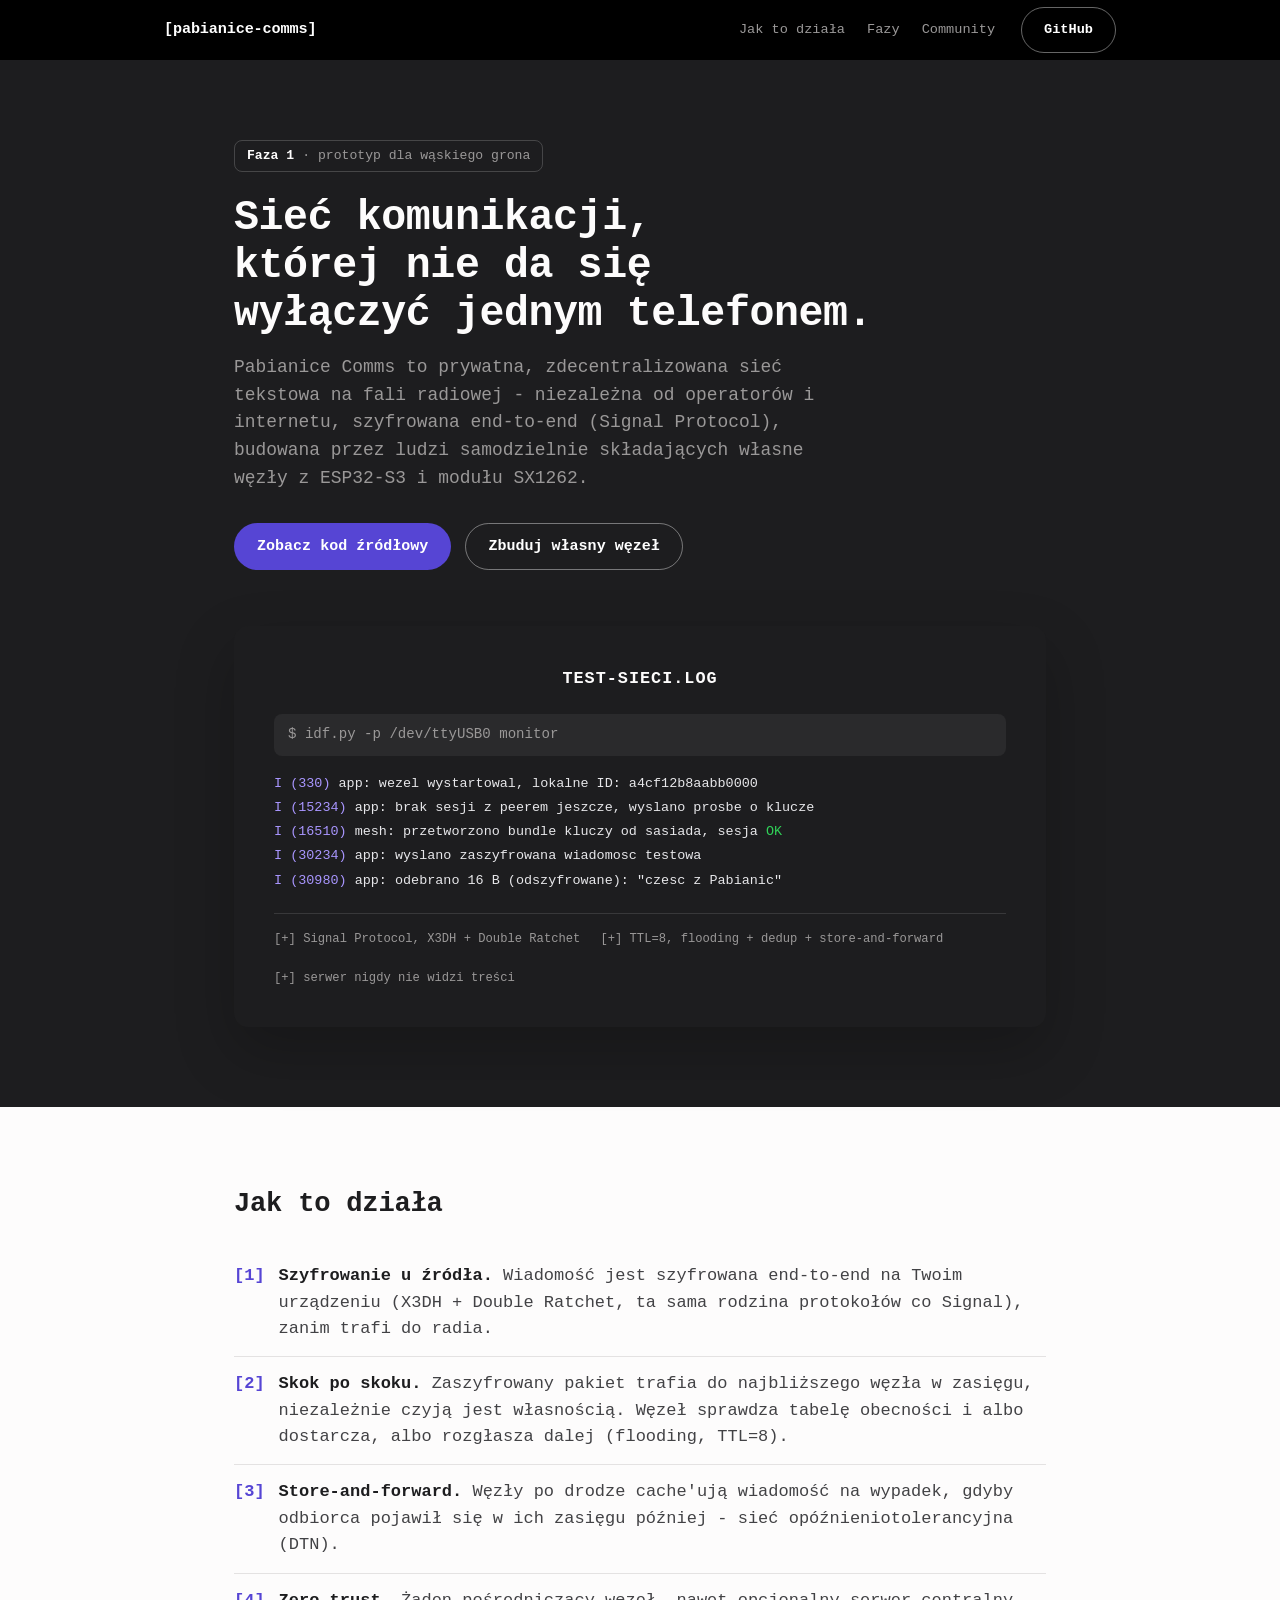
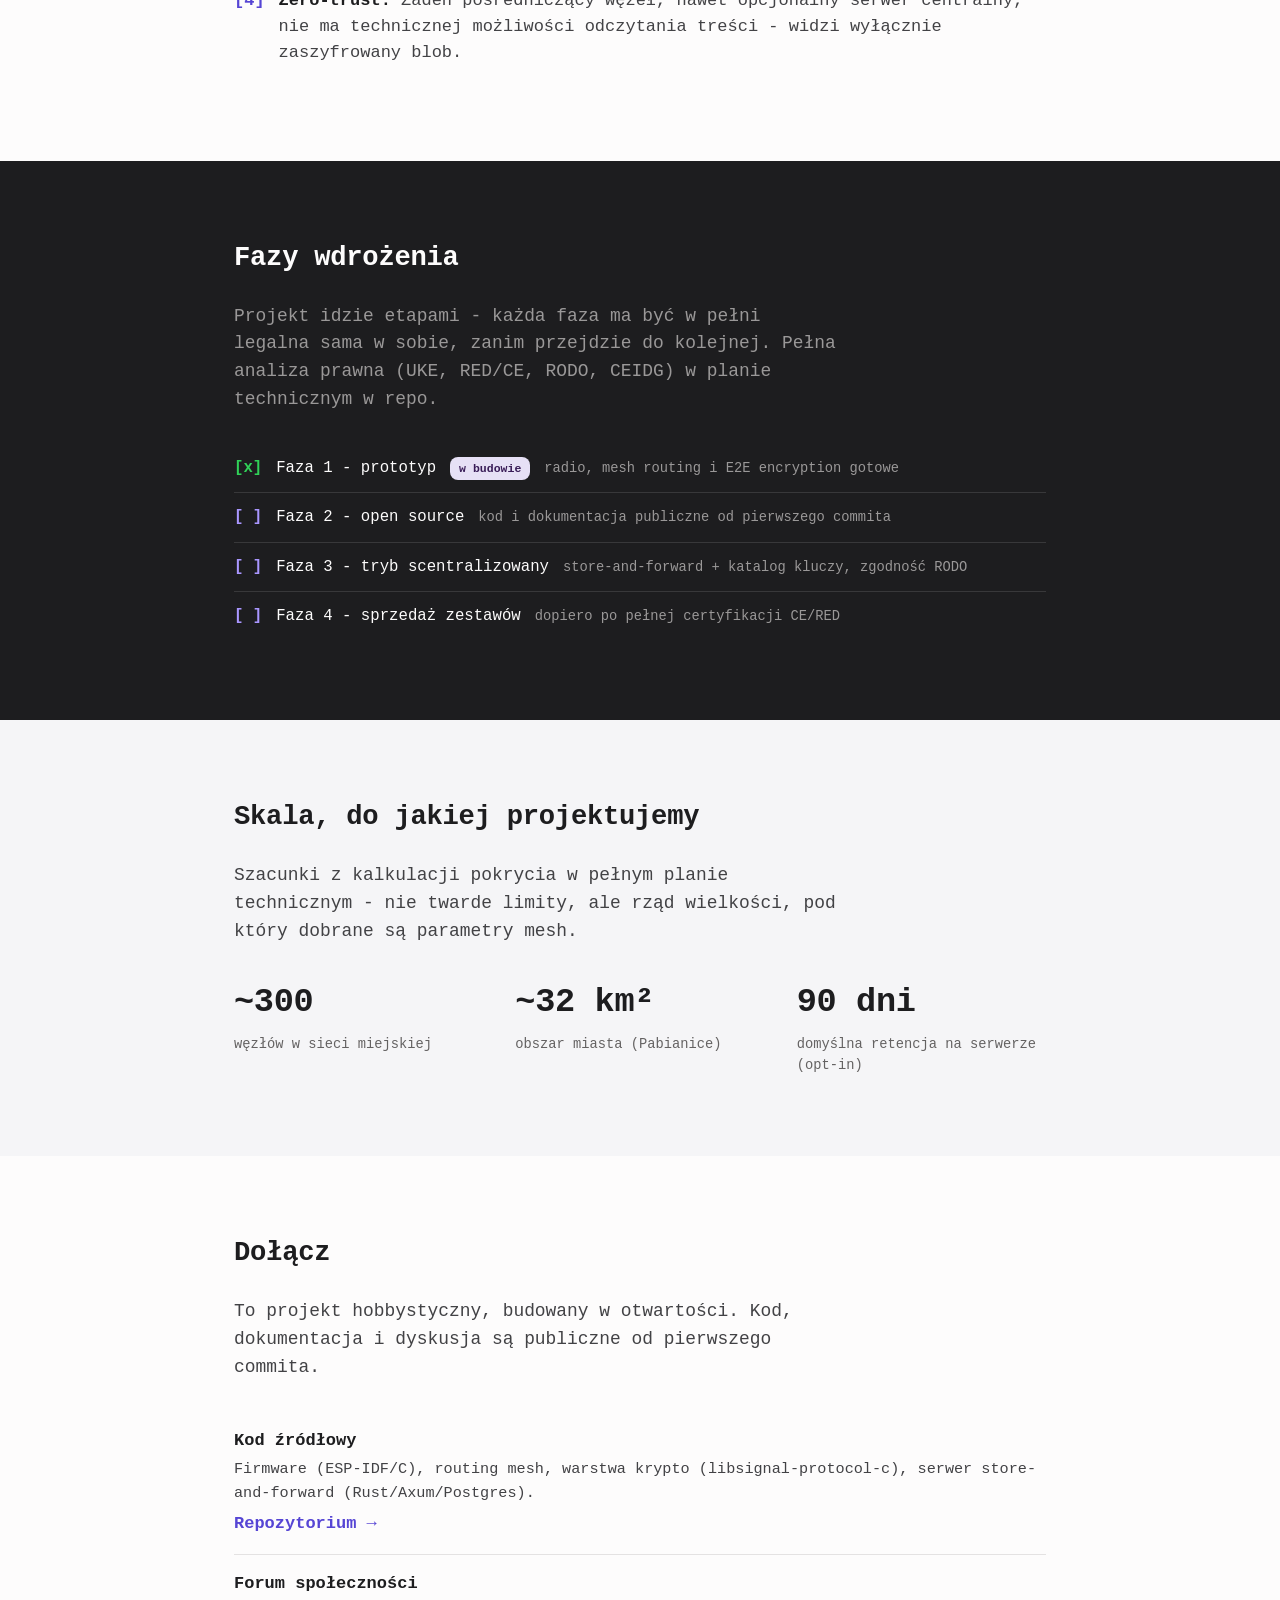
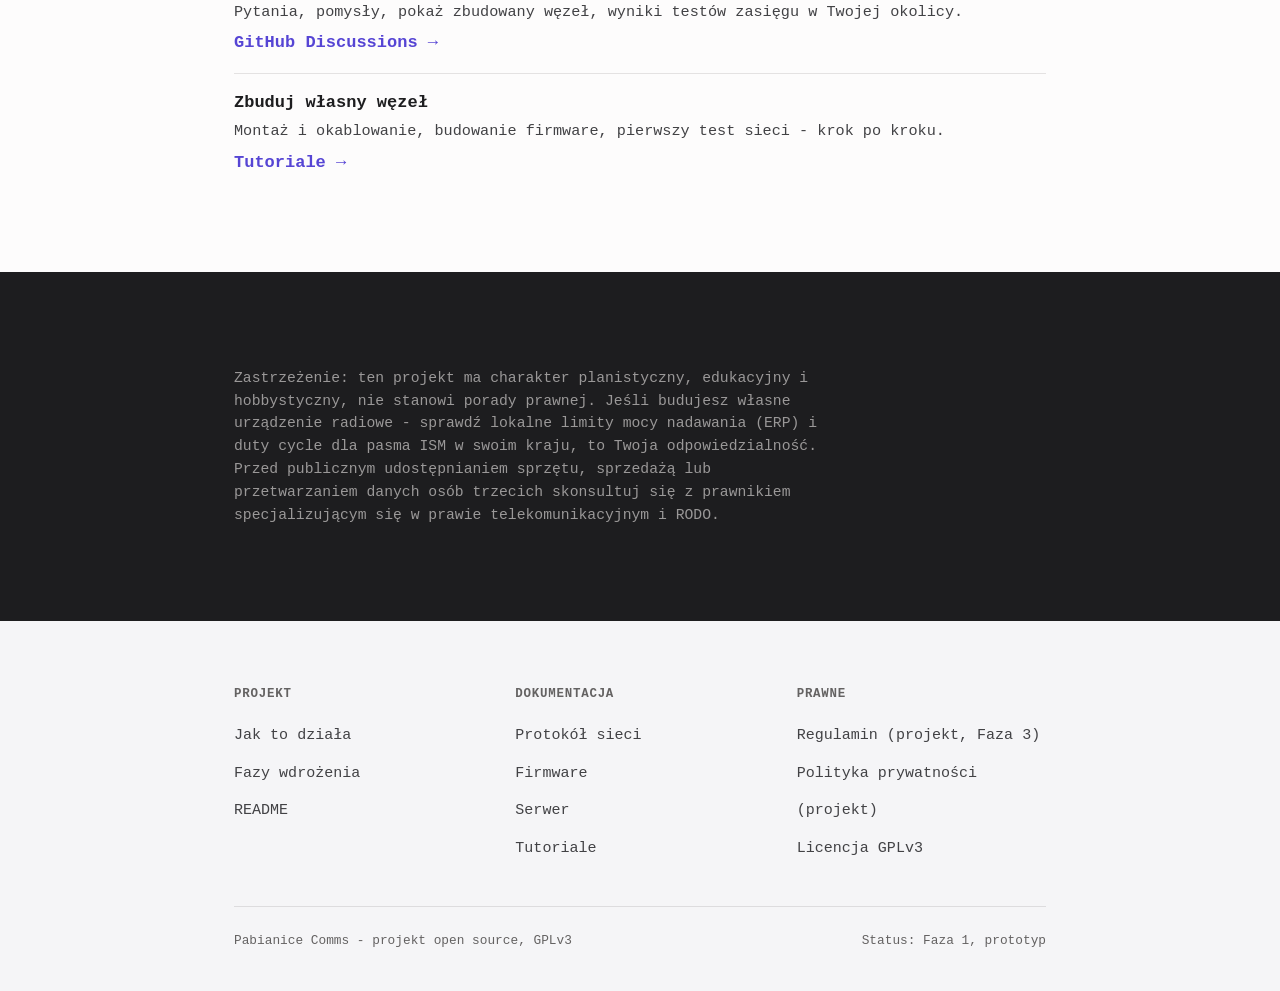
==== commit 00fd69e6: "deploy: 4b6399211bd57c535519dad2a4190445b8c19cc3" ====
--- a/index.html
+++ b/index.html
@@ -175,6 +175,7 @@
       <div class="footer-col">
         <h3>Dokumentacja</h3>
         <ul>
+          <li><a href="https://github.com/SanTobinoOfficial/PabianiceMeshOS/blob/claude/pabianice-comms-start-slq0jn/docs/protocol.md">Protokół sieci</a></li>
           <li><a href="https://github.com/SanTobinoOfficial/PabianiceMeshOS/tree/claude/pabianice-comms-start-slq0jn/firmware">Firmware</a></li>
           <li><a href="https://github.com/SanTobinoOfficial/PabianiceMeshOS/tree/claude/pabianice-comms-start-slq0jn/server">Serwer</a></li>
           <li><a href="https://github.com/SanTobinoOfficial/PabianiceMeshOS/tree/claude/pabianice-comms-start-slq0jn/tutoriale">Tutoriale</a></li>
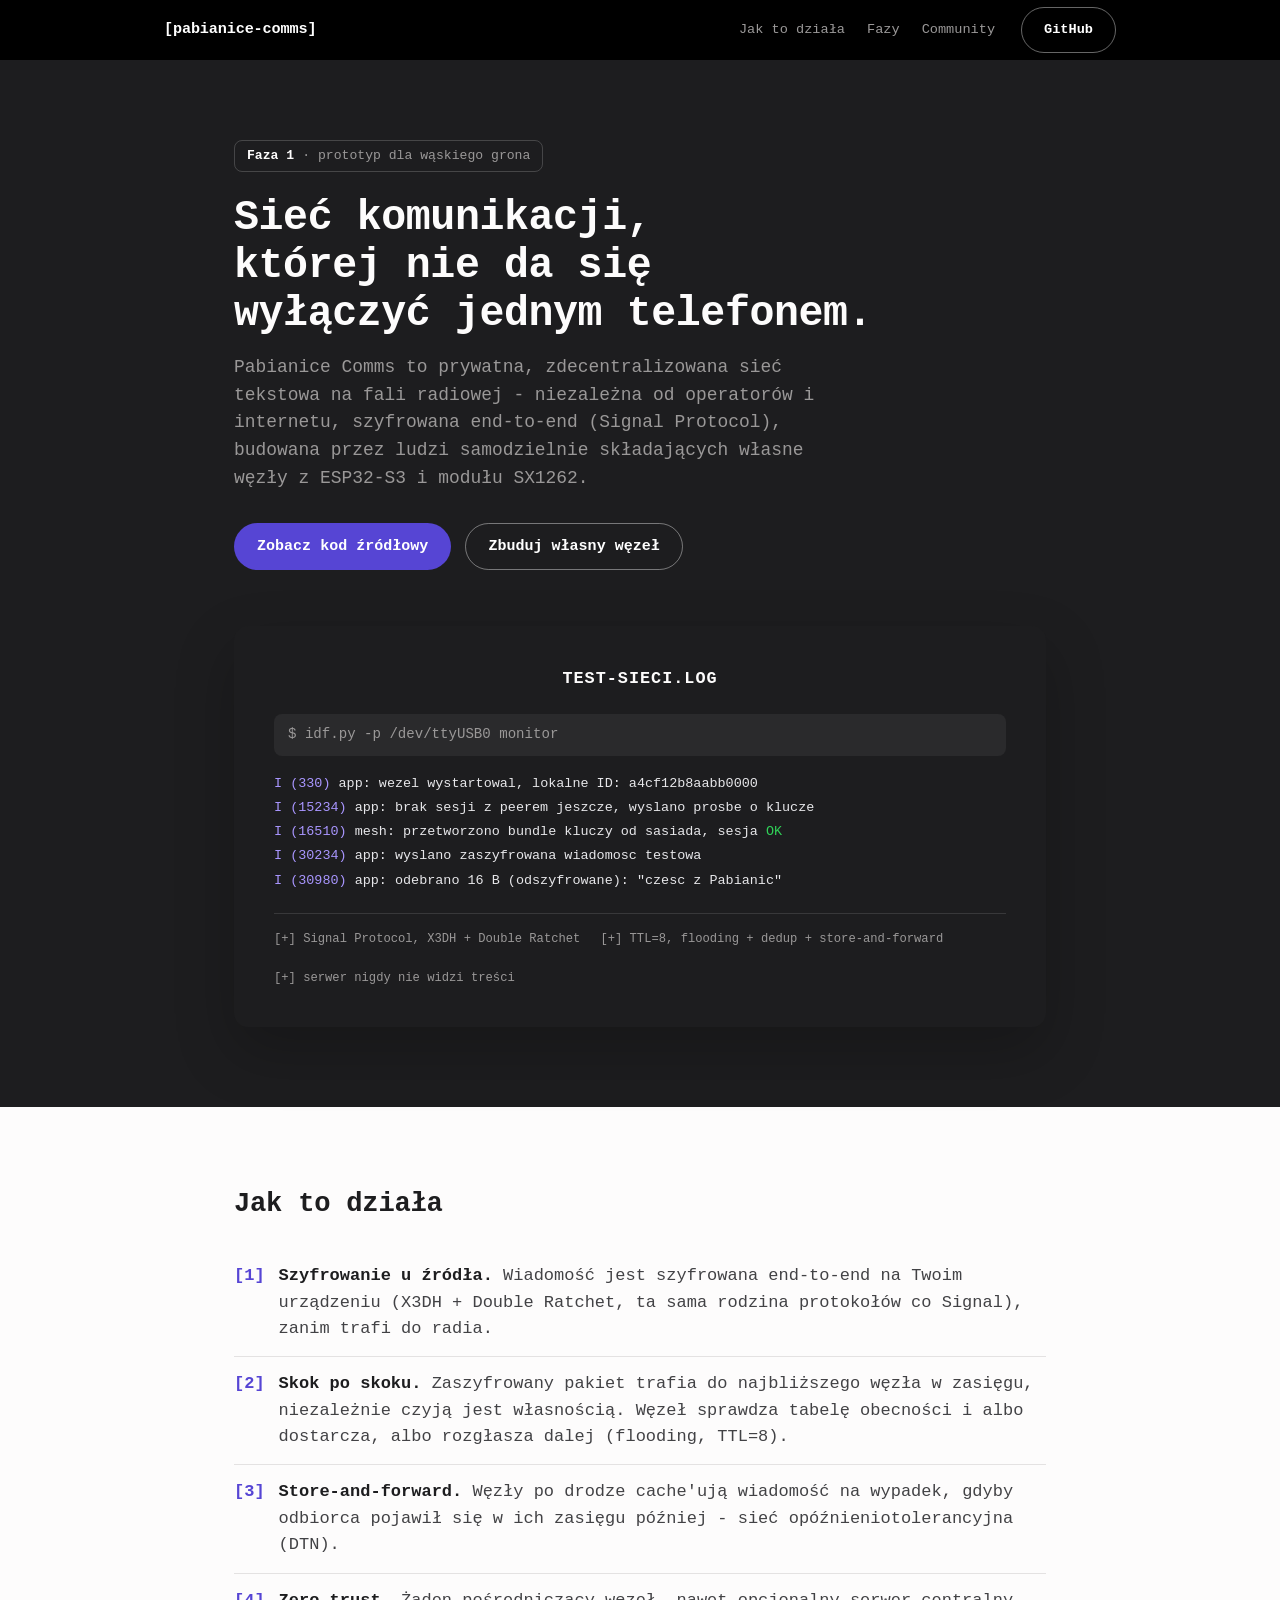
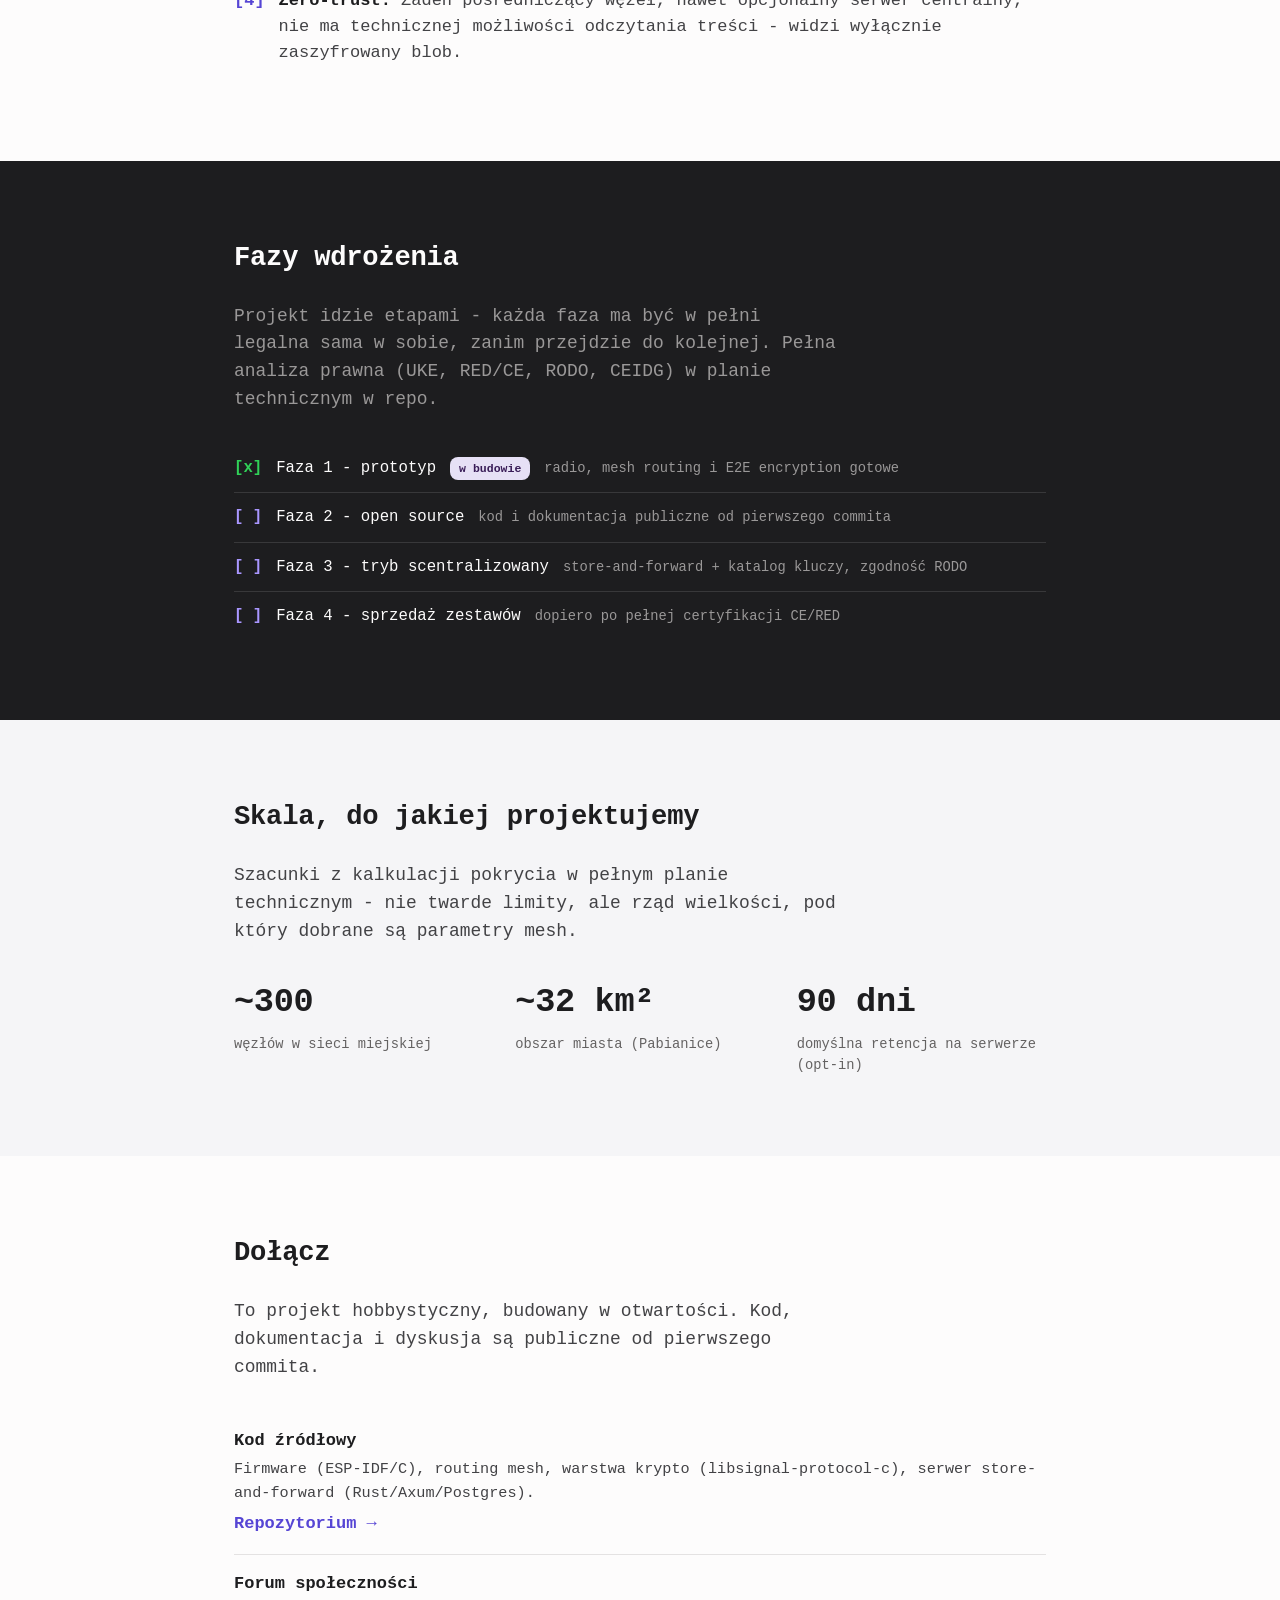
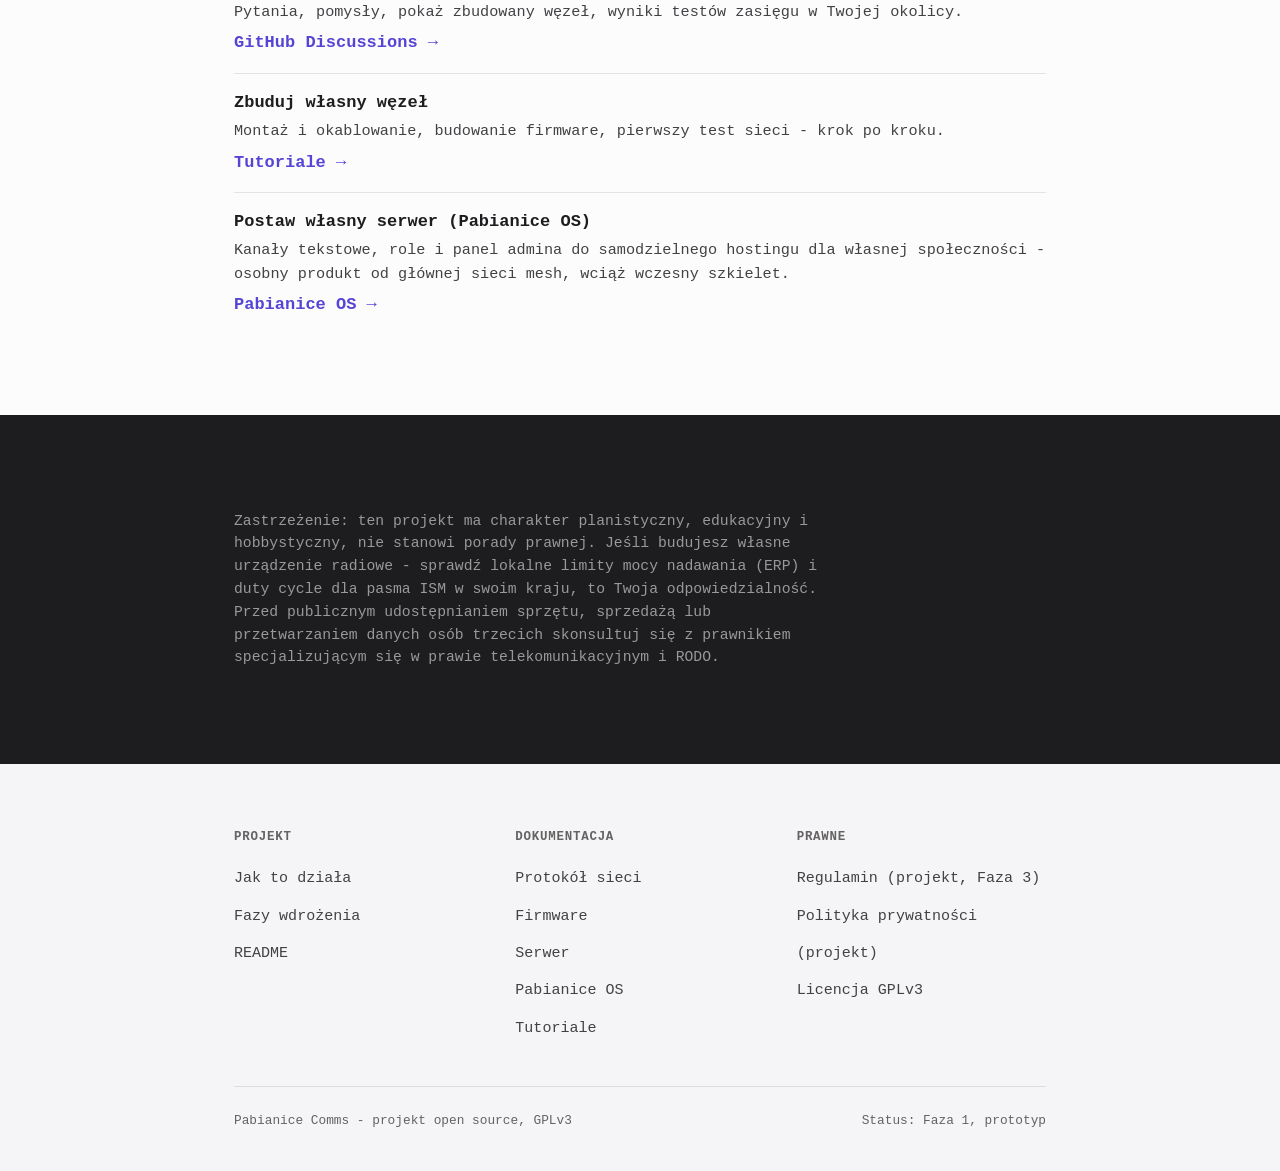
==== commit 02b8de5c: "deploy: 967aecc10572fd41417e1eb6013ce4039ed65ea5" ====
--- a/index.html
+++ b/index.html
@@ -151,6 +151,11 @@
         <div class="desc">Montaż i okablowanie, budowanie firmware, pierwszy test sieci - krok po kroku.</div>
         <a href="https://github.com/SanTobinoOfficial/PabianiceMeshOS/tree/claude/pabianice-comms-start-slq0jn/tutoriale">Tutoriale →</a>
       </li>
+      <li>
+        <div class="title">Postaw własny serwer (Pabianice OS)</div>
+        <div class="desc">Kanały tekstowe, role i panel admina do samodzielnego hostingu dla własnej społeczności - osobny produkt od głównej sieci mesh, wciąż wczesny szkielet.</div>
+        <a href="https://github.com/SanTobinoOfficial/PabianiceMeshOS/tree/claude/pabianice-comms-start-slq0jn/pabianice-os">Pabianice OS →</a>
+      </li>
     </ul>
   </div>
 </section>
@@ -178,6 +183,7 @@
           <li><a href="https://github.com/SanTobinoOfficial/PabianiceMeshOS/blob/claude/pabianice-comms-start-slq0jn/docs/protocol.md">Protokół sieci</a></li>
           <li><a href="https://github.com/SanTobinoOfficial/PabianiceMeshOS/tree/claude/pabianice-comms-start-slq0jn/firmware">Firmware</a></li>
           <li><a href="https://github.com/SanTobinoOfficial/PabianiceMeshOS/tree/claude/pabianice-comms-start-slq0jn/server">Serwer</a></li>
+          <li><a href="https://github.com/SanTobinoOfficial/PabianiceMeshOS/tree/claude/pabianice-comms-start-slq0jn/pabianice-os">Pabianice OS</a></li>
           <li><a href="https://github.com/SanTobinoOfficial/PabianiceMeshOS/tree/claude/pabianice-comms-start-slq0jn/tutoriale">Tutoriale</a></li>
         </ul>
       </div>
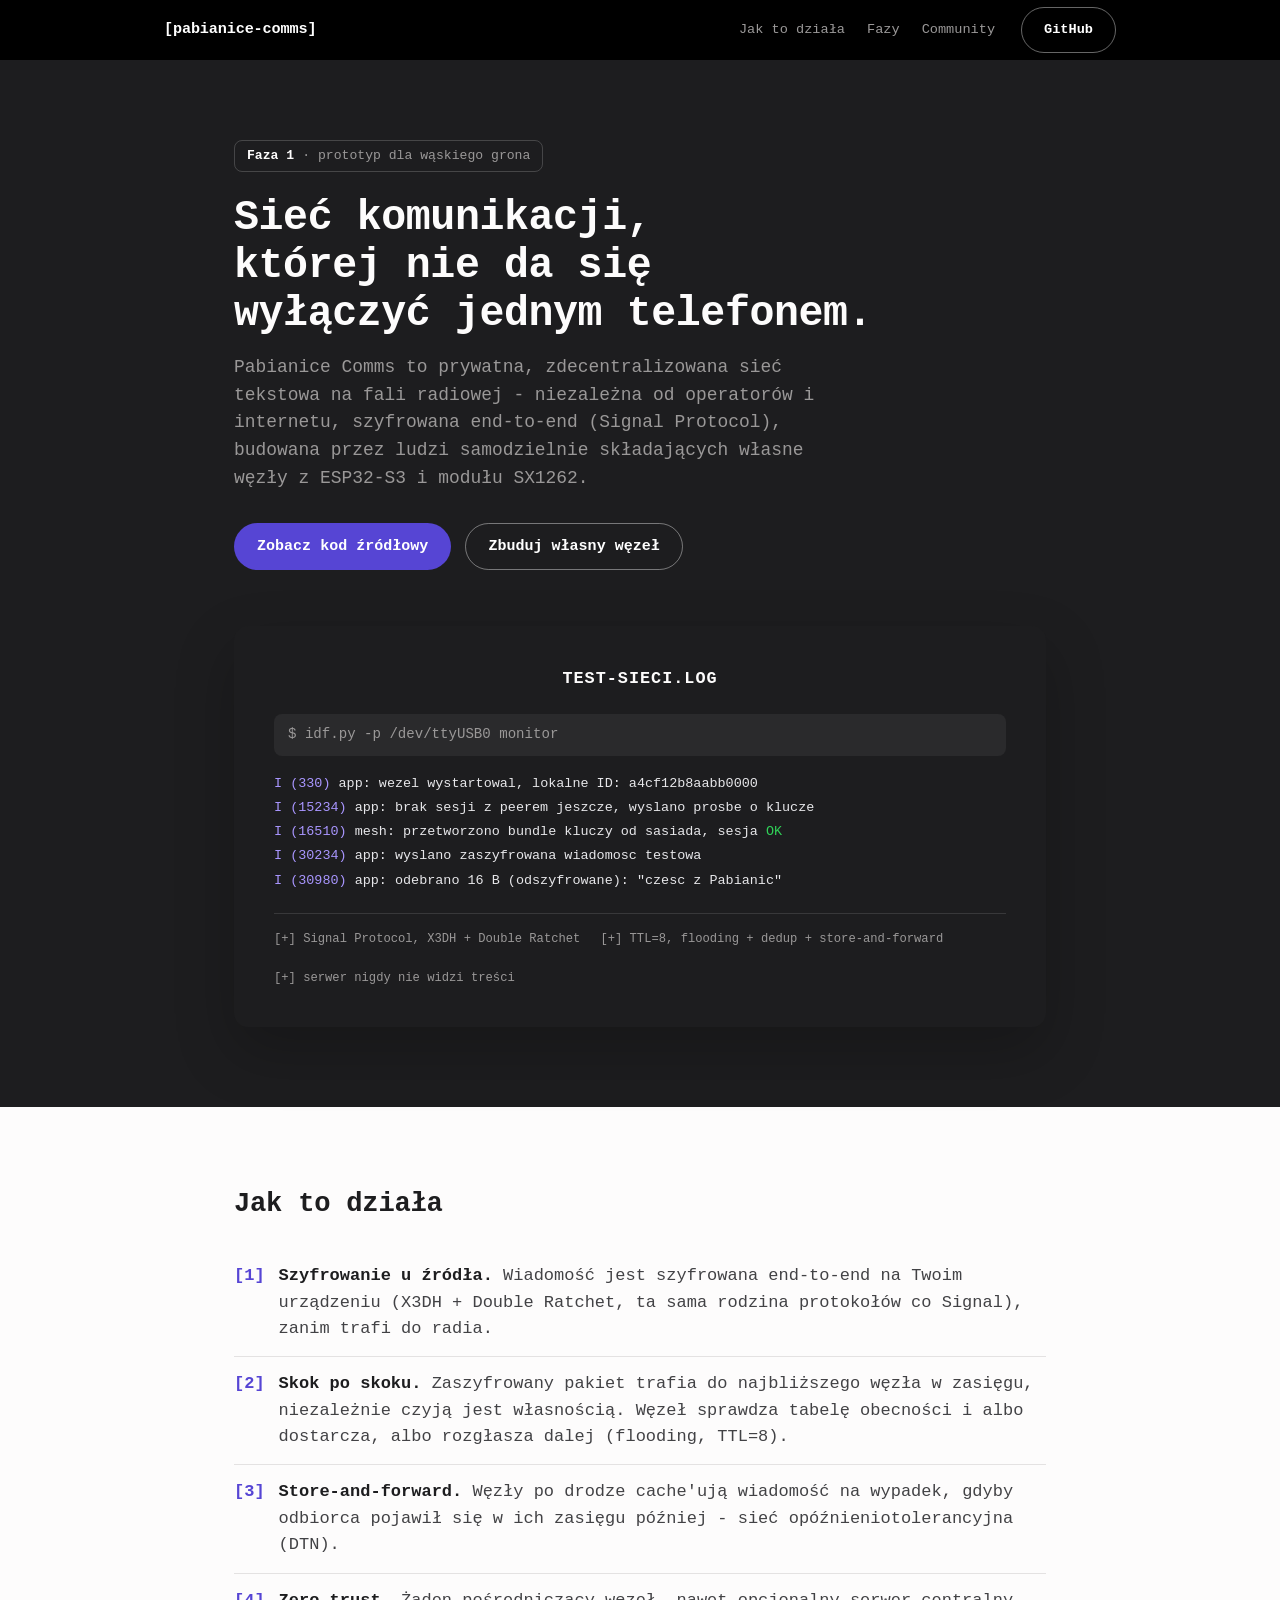
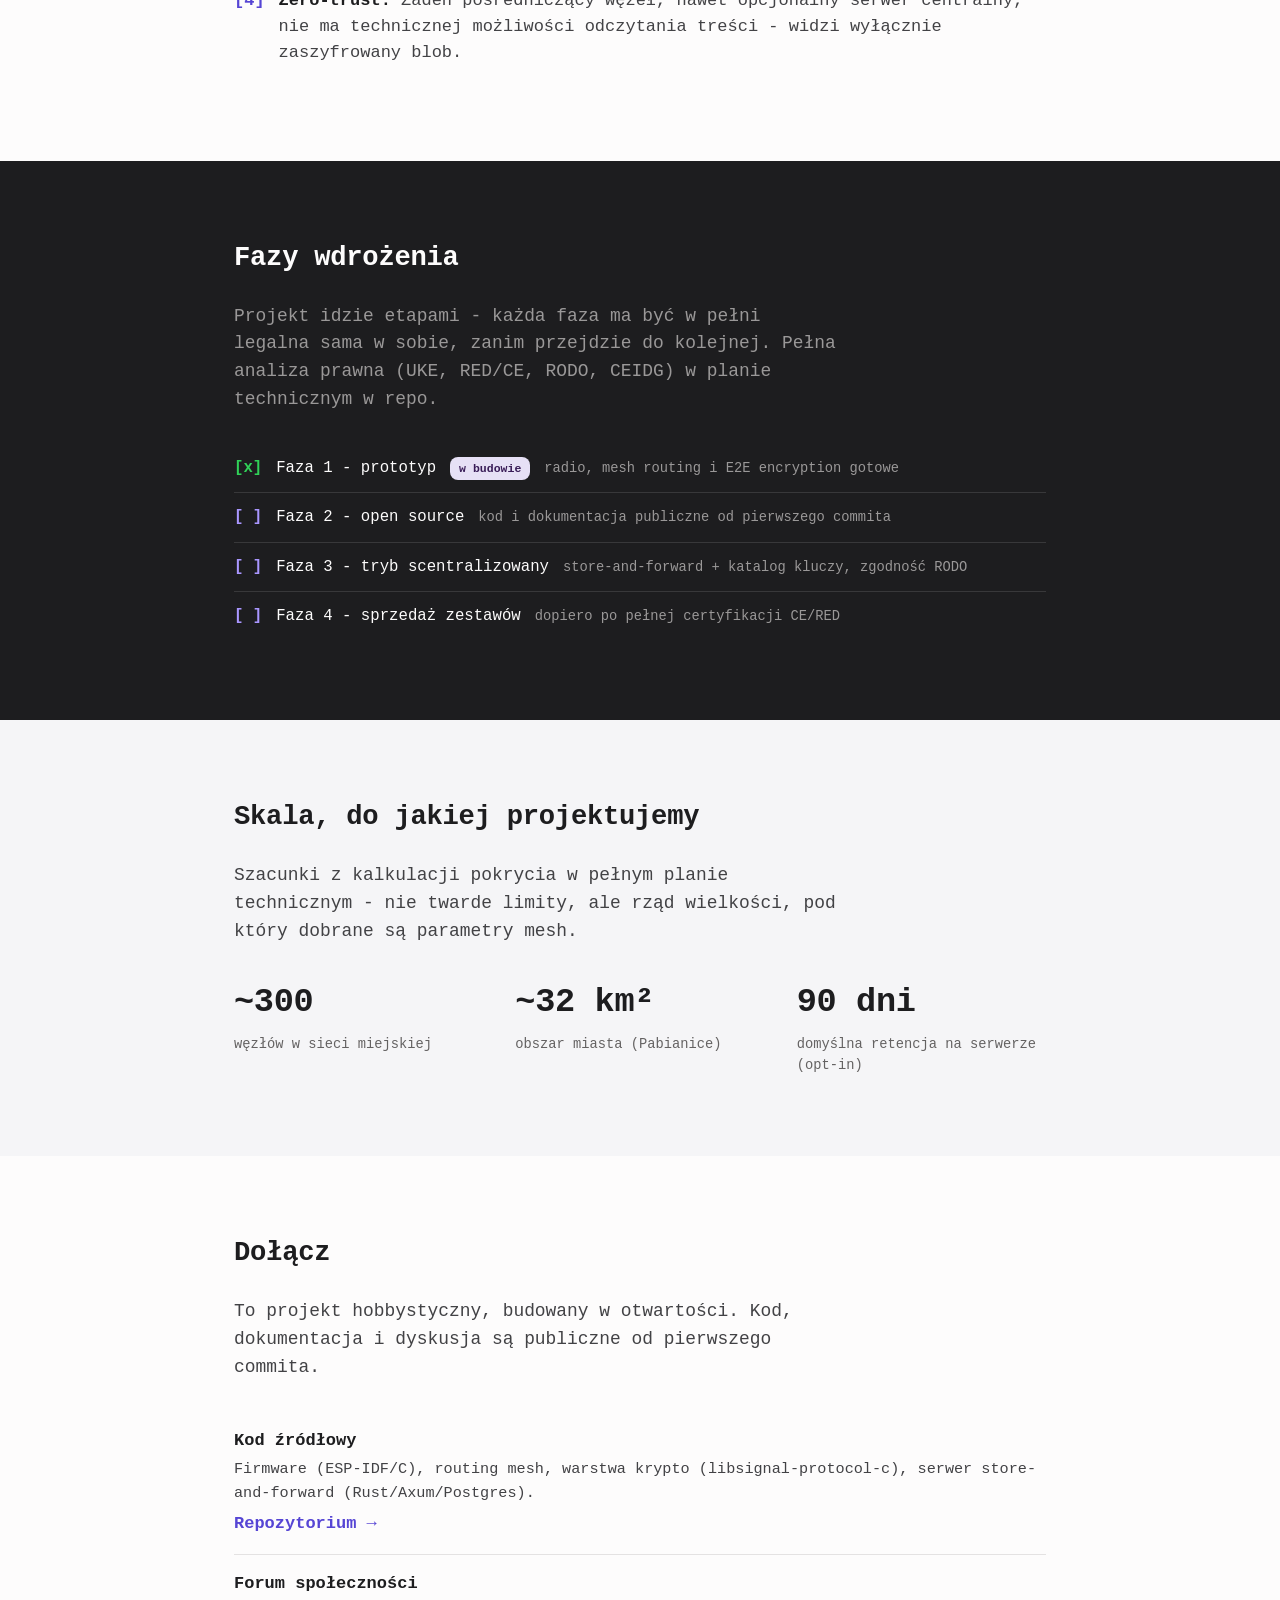
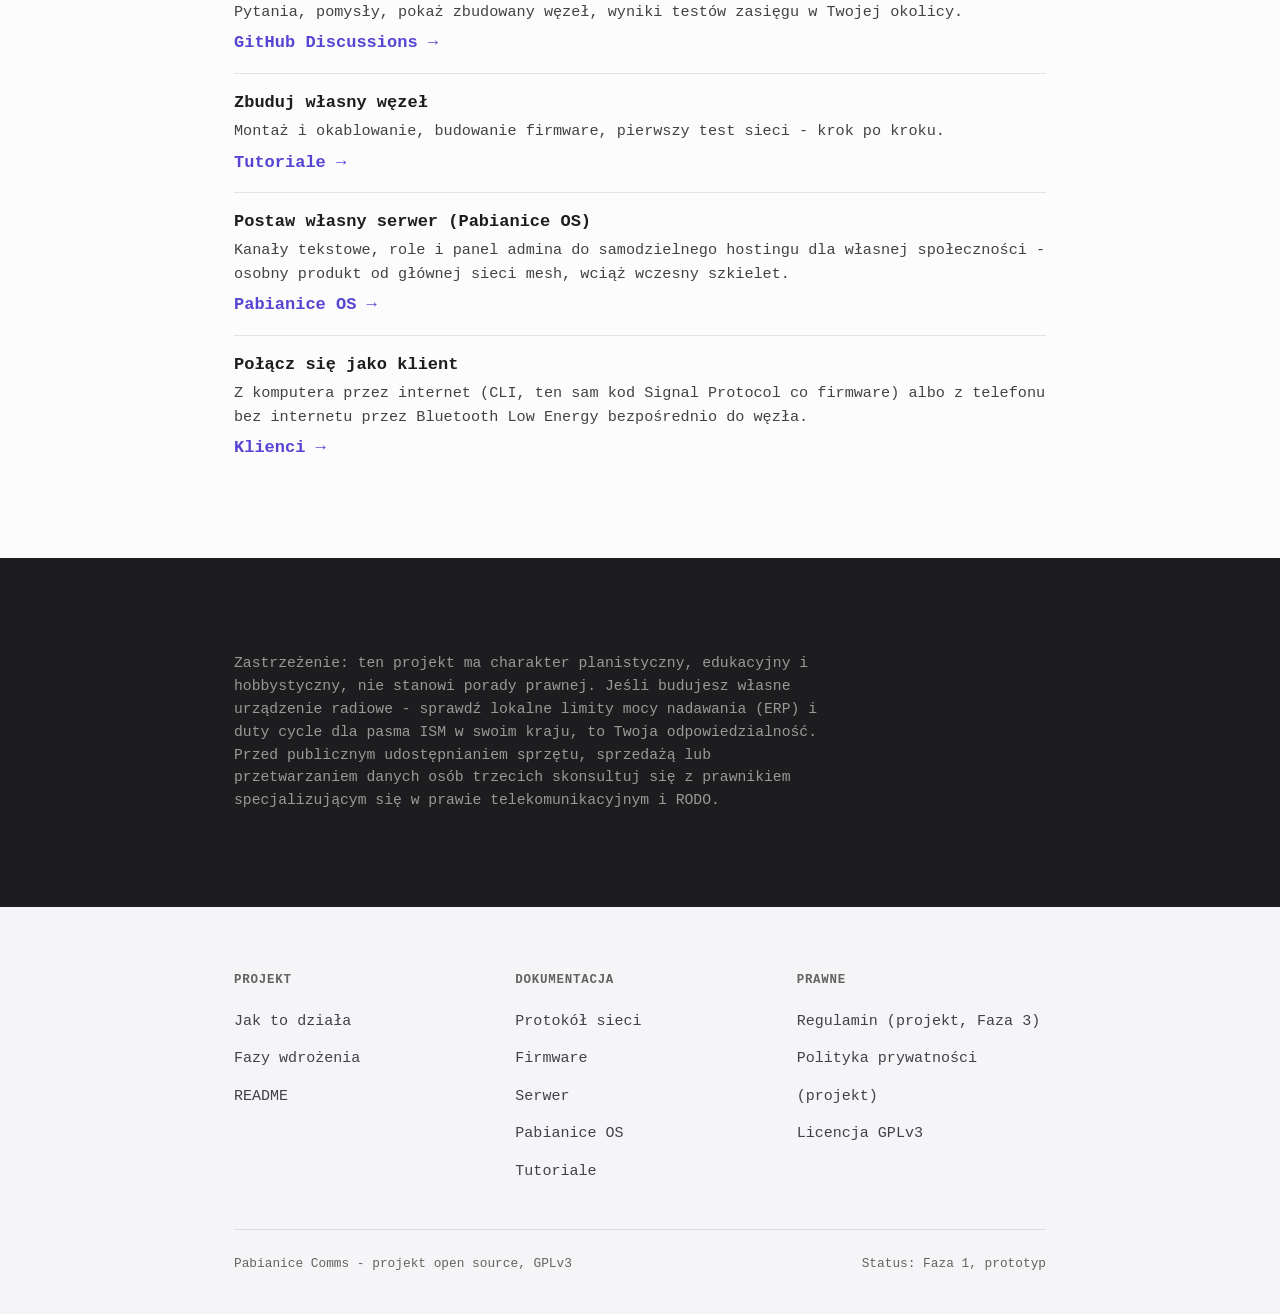
==== commit a73fedc2: "deploy: 4133ec76a3decd9cf4c5dd67f0277aa6bf89caa3" ====
--- a/index.html
+++ b/index.html
@@ -156,6 +156,11 @@
         <div class="desc">Kanały tekstowe, role i panel admina do samodzielnego hostingu dla własnej społeczności - osobny produkt od głównej sieci mesh, wciąż wczesny szkielet.</div>
         <a href="https://github.com/SanTobinoOfficial/PabianiceMeshOS/tree/claude/pabianice-comms-start-slq0jn/pabianice-os">Pabianice OS →</a>
       </li>
+      <li>
+        <div class="title">Połącz się jako klient</div>
+        <div class="desc">Z komputera przez internet (CLI, ten sam kod Signal Protocol co firmware) albo z telefonu bez internetu przez Bluetooth Low Energy bezpośrednio do węzła.</div>
+        <a href="https://github.com/SanTobinoOfficial/PabianiceMeshOS/tree/claude/pabianice-comms-start-slq0jn/client">Klienci →</a>
+      </li>
     </ul>
   </div>
 </section>
